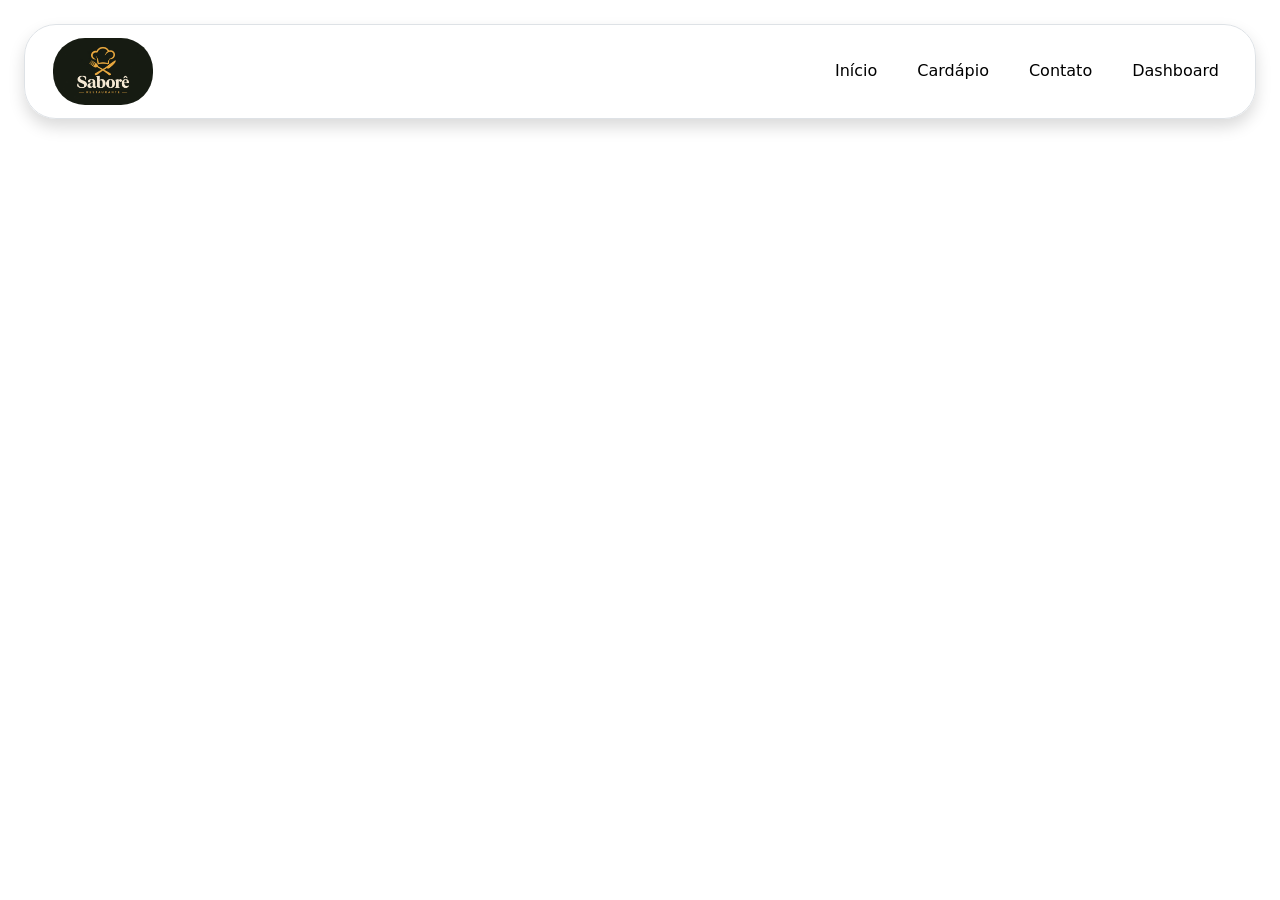
==== index.html @ 48e45320 "navbar ready" ====
<!DOCTYPE html>
<html lang="en">

<head>
    <meta charset="UTF-8">
    <meta name="viewport" content="width=device-width, initial-scale=1.0">
    <link href="https://cdn.jsdelivr.net/npm/bootstrap@5.3.8/dist/css/bootstrap.min.css" rel="stylesheet"
        integrity="sha384-sRIl4kxILFvY47J16cr9ZwB07vP4J8+LH7qKQnuqkuIAvNWLzeN8tE5YBujZqJLB" crossorigin="anonymous">
    <link rel="stylesheet" href="./css/style.css">
    <title>Document</title>
</head>

<body>
    <header>
        <nav class="navbar navbar-expand-lg fixed-top m-4 rounded-5 px-3 border shadow">
            <div class="container-fluid">

                <a class="navbar-brand me-auto" href="#">
                    <img src="./assets/Logo Saborê Restaurante.png" alt="Saborê Restaurante" width="100"
                        class="rounded-5">
                </a>

                <!-- Checkbox que controla o menu -->
                <input type="checkbox" id="menu-toggle">

                <!-- Ícone hambúrguer e X -->
                <label for="menu-toggle" class="menu-icon">
                    <svg class="icon-menu" xmlns="http://www.w3.org/2000/svg" width="40" height="40" viewBox="0 0 24 24"
                        fill="none" stroke="green" stroke-width="2" stroke-linecap="round" stroke-linejoin="round">
                        <path d="M4 5h16" />
                        <path d="M4 12h16" />
                        <path d="M4 19h16" />
                    </svg>

                    <svg class="icon-close" xmlns="http://www.w3.org/2000/svg" width="40" height="40"
                        viewBox="0 0 24 24" fill="none" stroke="green" stroke-width="2" stroke-linecap="round"
                        stroke-linejoin="round">
                        <path d="M18 6 6 18" />
                        <path d="m6 6 12 12" />
                    </svg>
                </label>

                <!-- Menu controlado pelo checkbox -->
                <div class="navbar-menu">
                    <ul class="navbar-nav ms-auto d-flex gap-4 align-items-center">
                        <li class="nav-item">
                            <a class="nav-link" href="#inicio">Início</a>
                        </li>
                        <li class="nav-item">
                            <a class="nav-link" href="#sobre">Cardápio</a>
                        </li>
                        <li class="nav-item">
                            <a class="nav-link" href="#cardapio">Contato</a>
                        </li>
                        <li class="nav-item">
                            <a class="nav-link" href="#contato">Dashboard</a>
                        </li>
                    </ul>
                </div>

            </div>
        </nav>
    </header>

    <main>
        <section>
            
        </section>
    </main>
</body>

</html>
---- css/style.css ----
.login-button {
    background-color: #009970;
    color: #FFF;
    transition: .3s;

    &:hover {
        background-color: #00bd8a;
    }
}

.navbar-toggler:focus,
.btn-close:focus {
    outline: none;
    box-shadow: none;
}


/* Esconde o checkbox visualmente */
#menu-toggle {
    position: absolute;
    opacity: 0;
    pointer-events: none;
}

/* Ícone do menu */
.menu-icon {
    display: flex;
    flex-direction: column;
    cursor: pointer;
    z-index: 1001;
}

.icon-close {
    display: none;
}

/* Menu mobile fechado */
.navbar-menu {
    display: none;
    flex-basis: 100%;
    width: 100%;
}

/* Links na vertical */
.navbar-menu .navbar-nav {
    display: flex;
    flex-direction: column;
    padding: 15px 0;
}

/* Checkbox marcado: abre o menu */
#menu-toggle:checked ~ .navbar-menu {
    display: block;
}

/* Troca o hambúrguer pelo X */
#menu-toggle:checked + .menu-icon .icon-menu {
    display: none;
}

#menu-toggle:checked + .menu-icon .icon-close {
    display: block;
}

/* Animação dos links */
.nav-link {
    position: relative;
    color: black;
}

.nav-link::before {
    content: "";
    position: absolute;
    bottom: 0;
    left: 50%;
    transform: translateX(-50%);
    width: 0;
    height: 2px;
    background-color: #009970;
    visibility: hidden;
    transition: 0.3s ease-in-out;
}

.nav-link:hover::before {
    width: 100%;
    visibility: visible;
}

/* Desktop: menu horizontal */
@media (min-width: 992px) {

    .menu-icon {
        display: none;
    }

    .navbar-menu {
        display: flex;
        flex-basis: auto;
        width: auto;
    }

    .navbar-menu .navbar-nav {
        flex-direction: row;
        align-items: center;
        gap: 10px;
        padding: 0;
    }
}
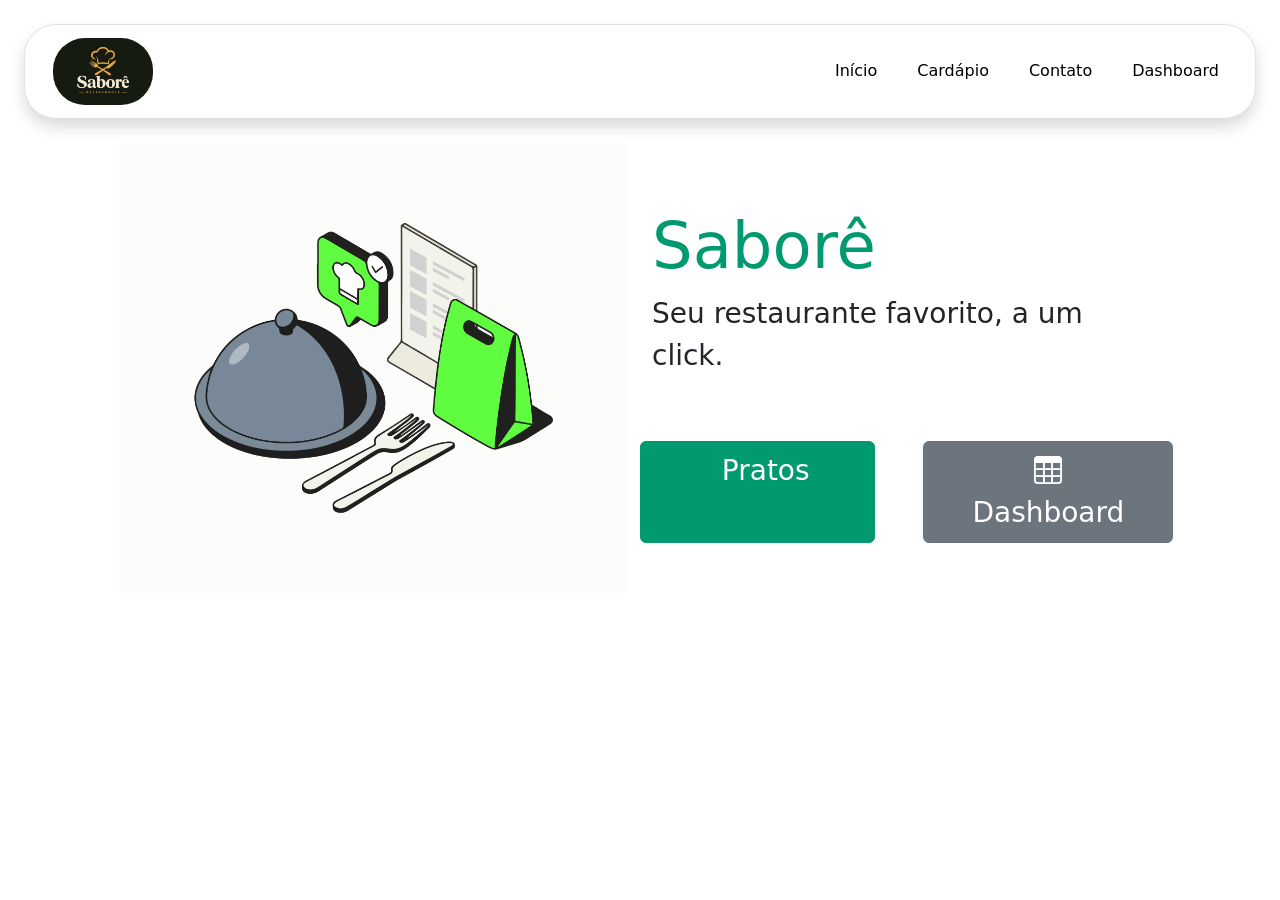
==== commit accd62c9: "hero-section ready" ====
--- a/index.html
+++ b/index.html
@@ -7,12 +7,13 @@
     <link href="https://cdn.jsdelivr.net/npm/bootstrap@5.3.8/dist/css/bootstrap.min.css" rel="stylesheet"
         integrity="sha384-sRIl4kxILFvY47J16cr9ZwB07vP4J8+LH7qKQnuqkuIAvNWLzeN8tE5YBujZqJLB" crossorigin="anonymous">
     <link rel="stylesheet" href="./css/style.css">
+    <link rel="stylesheet" href="https://cdn.jsdelivr.net/npm/bootstrap-icons@1.13.2/font/bootstrap-icons.min.css">
     <title>Document</title>
 </head>
 
 <body>
-    <header>
-        <nav class="navbar navbar-expand-lg fixed-top m-4 rounded-5 px-3 border shadow">
+    <header class=" z-3">
+        <nav class="navbar navbar-expand-lg m-4 rounded-5 px-3 border shadow">
             <div class="container-fluid">
 
                 <a class="navbar-brand me-auto" href="#">
@@ -63,7 +64,18 @@
     </header>
 
     <main>
-        <section>
+        <section class="hero row mx-auto d-flex justify-content-center align-items-center">
+            <figure class="col-5 h-100">
+                <img src="./assets/alghozy-SSUjQmUXLlg-unsplash.png" alt="" class="w-100 h-100 object-fit-cover">
+            </figure>
+            <div class="col-5">
+                <h1 class="">Saborê</h1>
+                <p class="fs-3">Seu restaurante favorito, a um click.</p>
+                <div class="row gap-5">
+                    <a href="" class="btn btn-primary px-5 py-2 fs-3 w-100 mt-5 col"><i class="bi bi-fork-knife mx-2"></i>Pratos</a>
+                    <a href="" class="btn btn-secondary px-5 py-2 fs-3 w-100 mt-5 col"><i class="bi bi-table mx-2"></i>Dashboard</a>
+                </div>
+            </div>
             
         </section>
     </main>
--- a/css/style.css
+++ b/css/style.css
@@ -1,3 +1,7 @@
+nav {
+    background-color: white;
+}
+
 .login-button {
     background-color: #009970;
     color: #FFF;
@@ -86,6 +90,47 @@
     visibility: visible;
 }
 
+
+.hero {
+    height: 450px;
+}
+
+h1 {
+    font-size: 64px;
+    color: #009970;
+}
+
+.btn-primary {
+    background-color: #009970;
+    border: none;
+    color: white;
+    border: 1px solid #009970;
+    transition: .3s;
+
+    &:hover {
+        background-color: white;
+        border: 1px solid #009970;
+        color: #009970;
+    }
+}
+
+
+
+
+
+
+
+
+
+
+
+
+
+
+
+
+
+
 /* Desktop: menu horizontal */
 @media (min-width: 992px) {
 
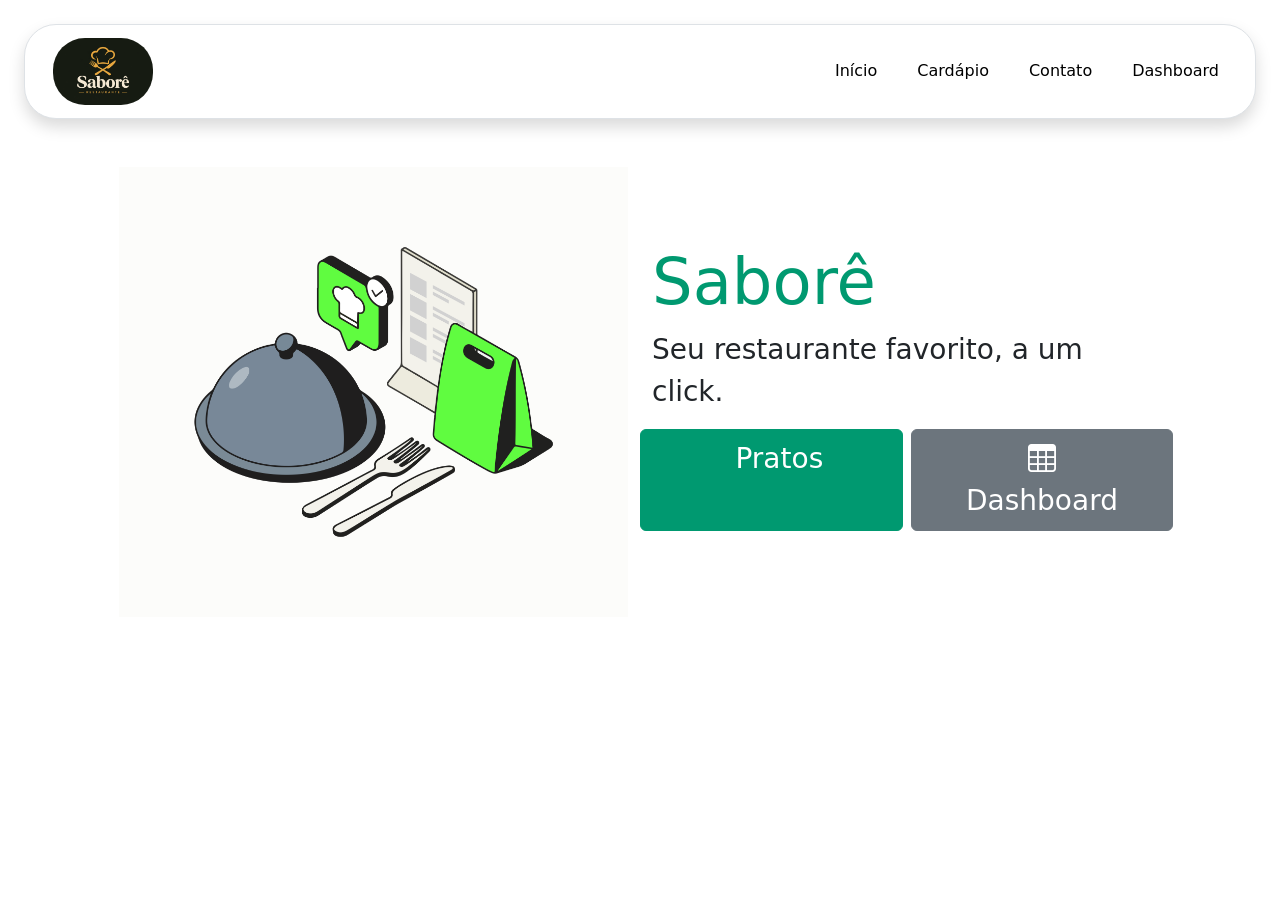
==== commit 4cea3764: "ajustes responsividade" ====
--- a/index.html
+++ b/index.html
@@ -65,15 +65,15 @@
 
     <main>
         <section class="hero row mx-auto d-flex justify-content-center align-items-center">
-            <figure class="col-5 h-100">
+            <figure class="col-lg-5 h-100 order-2 order-lg-1 mt-4">
                 <img src="./assets/alghozy-SSUjQmUXLlg-unsplash.png" alt="" class="w-100 h-100 object-fit-cover">
             </figure>
-            <div class="col-5">
+            <div class="col-lg-5  order-1 order-lg-2">
                 <h1 class="">Saborê</h1>
                 <p class="fs-3">Seu restaurante favorito, a um click.</p>
-                <div class="row gap-5">
-                    <a href="" class="btn btn-primary px-5 py-2 fs-3 w-100 mt-5 col"><i class="bi bi-fork-knife mx-2"></i>Pratos</a>
-                    <a href="" class="btn btn-secondary px-5 py-2 fs-3 w-100 mt-5 col"><i class="bi bi-table mx-2"></i>Dashboard</a>
+                <div class="row gap-2">
+                    <a href="" class="btn btn-primary px-5 py-2 fs-3 w-100 col-sm"><i class="bi bi-fork-knife mx-2"></i>Pratos</a>
+                    <a href="" class="btn btn-secondary px-5 py-2 fs-3 w-100 col"><i class="bi bi-table mx-2"></i>Dashboard</a>
                 </div>
             </div>
             
--- a/css/style.css
+++ b/css/style.css
@@ -106,6 +106,7 @@
     color: white;
     border: 1px solid #009970;
     transition: .3s;
+    width: 100%;
 
     &:hover {
         background-color: white;
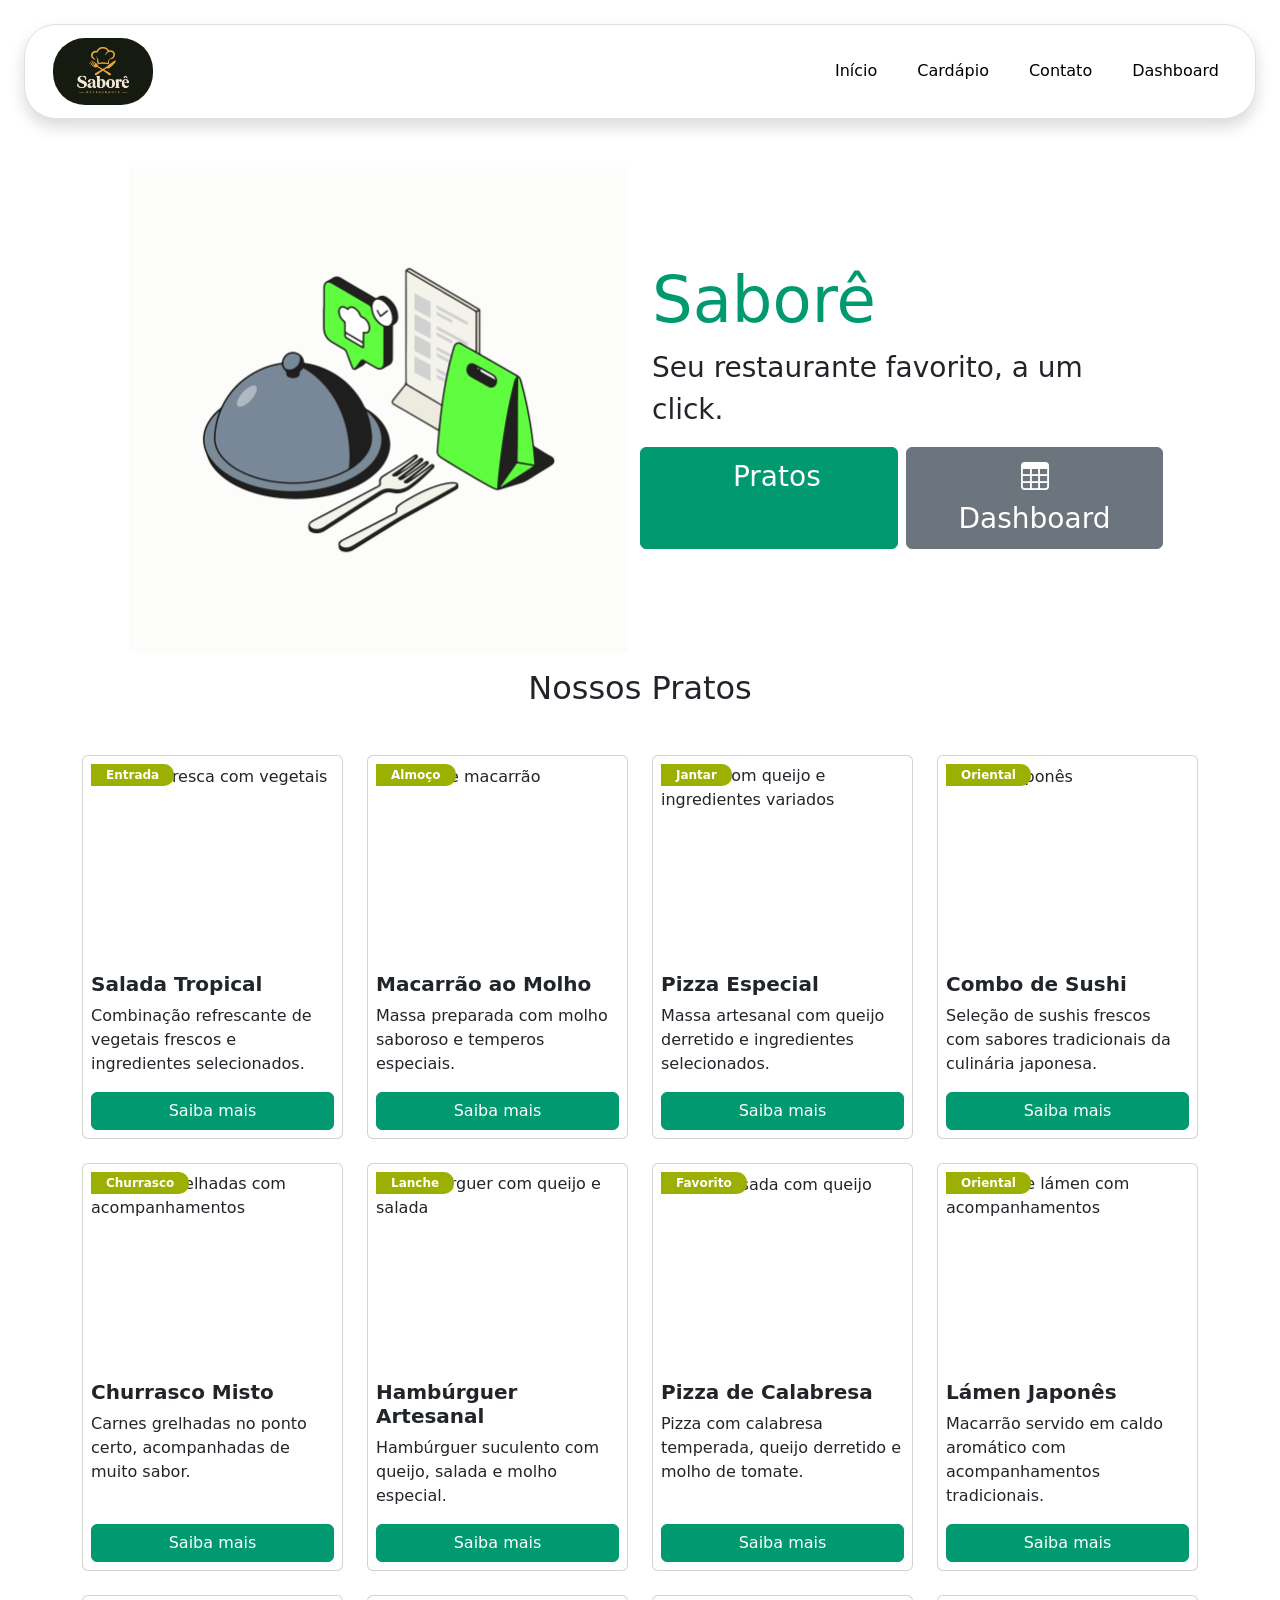
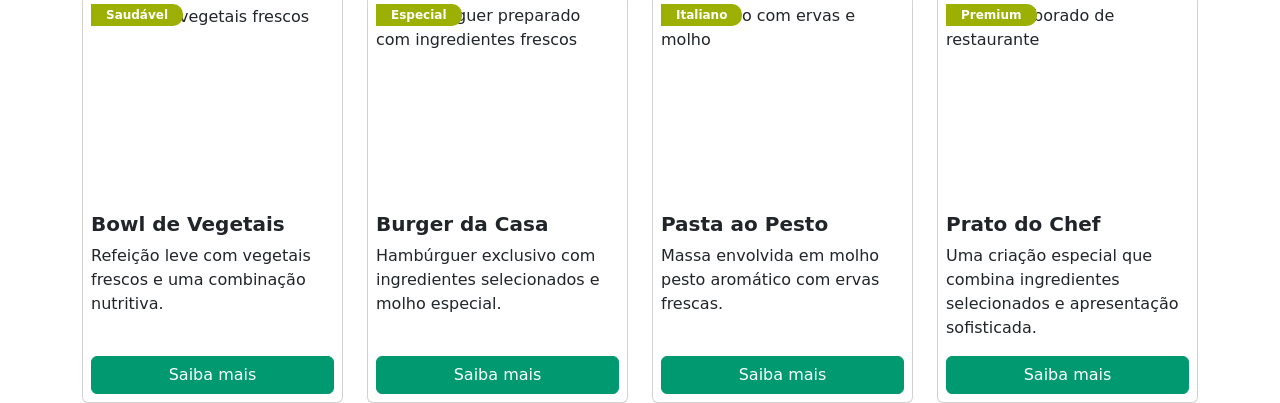
==== commit 5e12da77: "seção de cards pronta" ====
--- a/index.html
+++ b/index.html
@@ -64,7 +64,7 @@
     </header>
 
     <main>
-        <section class="hero row mx-auto d-flex justify-content-center align-items-center">
+        <section class="container-fluid hero row mx-auto d-flex justify-content-center align-items-center h-100">
             <figure class="col-lg-5 h-100 order-2 order-lg-1 mt-4">
                 <img src="./assets/alghozy-SSUjQmUXLlg-unsplash.png" alt="" class="w-100 h-100 object-fit-cover">
             </figure>
@@ -72,11 +72,191 @@
                 <h1 class="">Saborê</h1>
                 <p class="fs-3">Seu restaurante favorito, a um click.</p>
                 <div class="row gap-2">
-                    <a href="" class="btn btn-primary px-5 py-2 fs-3 w-100 col-sm"><i class="bi bi-fork-knife mx-2"></i>Pratos</a>
-                    <a href="" class="btn btn-secondary px-5 py-2 fs-3 w-100 col"><i class="bi bi-table mx-2"></i>Dashboard</a>
+                    <a href="#pratos" class="btn btn-primary px-5 py-2 fs-3 w-100 col-sm"><i
+                            class="bi bi-fork-knife mx-2"></i>Pratos</a>
+                    <a href="" class="btn btn-secondary px-5 py-2 fs-3 w-100 col"><i
+                            class="bi bi-table mx-2"></i>Dashboard</a>
                 </div>
             </div>
-            
+        </section>
+
+        <section id="pratos">
+            <div class="container">
+                <div>
+                    <h2 class="text-center mb-5">Nossos Pratos</h2>
+                </div>
+                <div class="row g-4"> <!-- Prato 1 -->
+                    <div class="col-12 col-md-6 col-lg-3">
+                        <div class="card h-100 p-2">
+                            <div class="mb-2 position-relative">
+                                <figure>
+                                    <img class="img-fluid w-100"
+                                        src="https://images.unsplash.com/photo-1547592180-85f173990554?w=600&auto=format&fit=crop"
+                                        alt="Salada fresca com vegetais">
+                                </figure>
+                                <span class="badge mb-2 position-absolute start-0 top-0">Entrada</span>
+                            </div>
+                            <h5 class="card-title fw-bold">Salada Tropical</h5>
+                            <p>Combinação refrescante de vegetais frescos e ingredientes selecionados.</p>
+                            <a href="#" class="btn btn-primary mt-auto fw-medium">Saiba mais</a>
+                        </div>
+                    </div> <!-- Prato 2 -->
+                    <div class="col-12 col-md-6 col-lg-3">
+                        <div class="card h-100 p-2">
+                            <div class="mb-2 position-relative">
+                                <figure> <img class="img-fluid w-100"
+                                        src="https://images.unsplash.com/photo-1546549032-9571cd6b27df?w=600&auto=format&fit=crop"
+                                        alt="Prato de macarrão"> </figure> <span
+                                    class="badge mb-2 position-absolute start-0 top-0">Almoço</span>
+                            </div>
+                            <h5 class="card-title fw-bold">Macarrão ao Molho</h5>
+                            <p>Massa preparada com molho saboroso e temperos especiais.</p> 
+                            <a href="#"
+                                class="btn btn-primary mt-auto fw-medium">Saiba mais</a>
+                        </div>
+                    </div> <!-- Prato 3 -->
+                    <div class="col-12 col-md-6 col-lg-3">
+                        <div class="card h-100 p-2">
+                            <div class="mb-2 position-relative">
+                                <figure> <img class="img-fluid w-100"
+                                        src="https://images.unsplash.com/photo-1565299624946-b28f40a0ae38?w=600&auto=format&fit=crop"
+                                        alt="Pizza com queijo e ingredientes variados"> </figure> <span
+                                    class="badge mb-2 position-absolute start-0 top-0">Jantar</span>
+                            </div>
+                            <h5 class="card-title fw-bold">Pizza Especial</h5> 
+                            <p>Massa artesanal com queijo derretido e ingredientes selecionados.</p>
+                            <a href="#"
+                                class="btn btn-primary mt-auto fw-medium">Saiba mais</a>
+                        </div>
+                    </div> <!-- Prato 4 -->
+                    <div class="col-12 col-md-6 col-lg-3">
+                        <div class="card h-100 p-2">
+                            <div class="mb-2 position-relative">
+                                <figure> <img class="img-fluid w-100"
+                                        src="https://images.unsplash.com/photo-1579871494447-9811cf80d66c?w=600&auto=format&fit=crop"
+                                        alt="Sushi japonês"> </figure> <span
+                                    class="badge mb-2 position-absolute start-0 top-0">Oriental</span>
+                            </div>
+                            <h5 class="card-title fw-bold">Combo de Sushi</h5> 
+                            <p>Seleção de sushis frescos com sabores tradicionais da culinária japonesa.</p>
+                            <a href="#"
+                                class="btn btn-primary mt-auto fw-medium">Saiba mais</a>
+                        </div>
+                    </div> <!-- Prato 5 -->
+                    <div class="col-12 col-md-6 col-lg-3">
+                        <div class="card h-100 p-2">
+                            <div class="mb-2 position-relative">
+                                <figure> <img class="img-fluid w-100"
+                                        src="https://images.unsplash.com/photo-1555939594-58d7cb561ad1?w=600&auto=format&fit=crop"
+                                        alt="Carnes grelhadas com acompanhamentos"> </figure> <span
+                                    class="badge mb-2 position-absolute start-0 top-0">Churrasco</span>
+                            </div>
+                            <h5 class="card-title fw-bold">Churrasco Misto</h5> 
+                            <p>Carnes grelhadas no ponto certo, acompanhadas de muito sabor.</p>
+                            <a href="#"
+                                class="btn btn-primary mt-auto fw-medium">Saiba mais</a>
+                        </div>
+                    </div> <!-- Prato 6 -->
+                    <div class="col-12 col-md-6 col-lg-3">
+                        <div class="card h-100 p-2">
+                            <div class="mb-2 position-relative">
+                                <figure> <img class="img-fluid w-100"
+                                        src="https://images.unsplash.com/photo-1568901346375-23c9450c58cd?w=600&auto=format&fit=crop"
+                                        alt="Hambúrguer com queijo e salada"> </figure> <span
+                                    class="badge mb-2 position-absolute start-0 top-0">Lanche</span>
+                            </div>
+                            <h5 class="card-title fw-bold">Hambúrguer Artesanal</h5> 
+                            <p>Hambúrguer suculento com queijo, salada e molho especial.</p>
+                            <a href="#"
+                                class="btn btn-primary mt-auto fw-medium">Saiba mais</a>
+                        </div>
+                    </div> <!-- Prato 7 -->
+                    <div class="col-12 col-md-6 col-lg-3">
+                        <div class="card h-100 p-2">
+                            <div class="mb-2 position-relative">
+                                <figure> <img class="img-fluid w-100"
+                                        src="https://images.unsplash.com/photo-1513104890138-7c749659a591?w=600&auto=format&fit=crop"
+                                        alt="Pizza assada com queijo"> </figure> <span
+                                    class="badge mb-2 position-absolute start-0 top-0">Favorito</span>
+                            </div>
+                            <h5 class="card-title fw-bold">Pizza de Calabresa</h5> 
+                            <p>Pizza com calabresa temperada, queijo derretido e molho de tomate.</p>
+                            <a href="#"
+                                class="btn btn-primary mt-auto fw-medium">Saiba mais</a>
+                        </div>
+                    </div> <!-- Prato 8 -->
+                    <div class="col-12 col-md-6 col-lg-3">
+                        <div class="card h-100 p-2">
+                            <div class="mb-2 position-relative">
+                                <figure> <img class="img-fluid w-100"
+                                        src="https://images.unsplash.com/photo-1569718212165-3a8278d5f624?w=600&auto=format&fit=crop"
+                                        alt="Tigela de lámen com acompanhamentos"> </figure> <span
+                                    class="badge mb-2 position-absolute start-0 top-0">Oriental</span>
+                            </div>
+                            <h5 class="card-title fw-bold">Lámen Japonês</h5> 
+                            <p>Macarrão servido em caldo aromático com acompanhamentos tradicionais.</p>
+                            <a href="#"
+                                class="btn btn-primary mt-auto fw-medium">Saiba mais</a>
+                        </div>
+                    </div> <!-- Prato 9 -->
+                    <div class="col-12 col-md-6 col-lg-3">
+                        <div class="card h-100 p-2">
+                            <div class="mb-2 position-relative">
+                                <figure> <img class="img-fluid w-100"
+                                        src="https://images.unsplash.com/photo-1547592180-85f173990554?w=600&auto=format&fit=crop"
+                                        alt="Prato de vegetais frescos"> </figure> <span
+                                    class="badge mb-2 position-absolute start-0 top-0">Saudável</span>
+                            </div>
+                            <h5 class="card-title fw-bold">Bowl de Vegetais</h5> 
+                            <p>Refeição leve com vegetais frescos e uma combinação nutritiva.</p>
+                            <a href="#"
+                                class="btn btn-primary mt-auto fw-medium">Saiba mais</a>
+                        </div>
+                    </div> <!-- Prato 10 -->
+                    <div class="col-12 col-md-6 col-lg-3">
+                        <div class="card h-100 p-2">
+                            <div class="mb-2 position-relative">
+                                <figure> <img class="img-fluid w-100"
+                                        src="https://images.unsplash.com/photo-1565299507177-b0ac66763828?w=600&auto=format&fit=crop"
+                                        alt="Hambúrguer preparado com ingredientes frescos"> </figure> <span
+                                    class="badge mb-2 position-absolute start-0 top-0">Especial</span>
+                            </div>
+                            <h5 class="card-title fw-bold">Burger da Casa</h5> 
+                            <p>Hambúrguer exclusivo com ingredientes selecionados e molho especial.</p>
+                            <a href="#"
+                                class="btn btn-primary mt-auto fw-medium">Saiba mais</a>
+                        </div>
+                    </div> <!-- Prato 11 -->
+                    <div class="col-12 col-md-6 col-lg-3">
+                        <div class="card h-100 p-2">
+                            <div class="mb-2 position-relative">
+                                <figure> <img class="img-fluid w-100"
+                                        src="https://images.unsplash.com/photo-1473093295043-cdd812d0e601?w=600&auto=format&fit=crop"
+                                        alt="Macarrão com ervas e molho"> </figure> <span
+                                    class="badge mb-2 position-absolute start-0 top-0">Italiano</span>
+                            </div>
+                            <h5 class="card-title fw-bold">Pasta ao Pesto</h5> 
+                            <p>Massa envolvida em molho pesto aromático com ervas frescas.</p>
+                            <a href="#"
+                                class="btn btn-primary mt-auto fw-medium">Saiba mais</a>
+                        </div>
+                    </div> <!-- Prato 12 -->
+                    <div class="col-12 col-md-6 col-lg-3">
+                        <div class="card h-100 p-2">
+                            <div class="mb-2 position-relative">
+                                <figure> <img class="img-fluid w-100"
+                                        src="https://images.unsplash.com/photo-1559847844-5315695dadae?w=600&auto=format&fit=crop"
+                                        alt="Prato elaborado de restaurante"> </figure> <span
+                                    class="badge mb-2 position-absolute start-0 top-0">Premium</span>
+                            </div>
+                            <h5 class="card-title fw-bold">Prato do Chef</h5> 
+                            <p>Uma criação especial que combina ingredientes selecionados e apresentação sofisticada.</p>
+                            <a href="#"
+                                class="btn btn-primary mt-auto fw-medium">Saiba mais</a>
+                        </div>
+                    </div>
+                </div>
+            </div>
         </section>
     </main>
 </body>
--- a/css/style.css
+++ b/css/style.css
@@ -53,16 +53,16 @@
 }
 
 /* Checkbox marcado: abre o menu */
-#menu-toggle:checked ~ .navbar-menu {
+#menu-toggle:checked~.navbar-menu {
     display: block;
 }
 
 /* Troca o hambúrguer pelo X */
-#menu-toggle:checked + .menu-icon .icon-menu {
+#menu-toggle:checked+.menu-icon .icon-menu {
     display: none;
 }
 
-#menu-toggle:checked + .menu-icon .icon-close {
+#menu-toggle:checked+.menu-icon .icon-close {
     display: block;
 }
 
@@ -117,6 +117,23 @@
 
 
 
+.card img {
+    width: 100%;
+    height: 100%;
+    object-fit: cover;
+}
+
+.card figure {
+    width: 100%;
+    height: 200px;
+    margin: 0 auto;
+}
+
+.badge {
+    background-color: #9cb004;
+    padding: 5px 15px;
+    border-radius: 0 10px 10px 0;
+}
 
 
 
@@ -151,5 +168,11 @@
         gap: 10px;
         padding: 0;
     }
+    
 }
 
+@media (max-width: 992px) {
+    .hero figure {
+        max-width: 400px;
+    }
+}
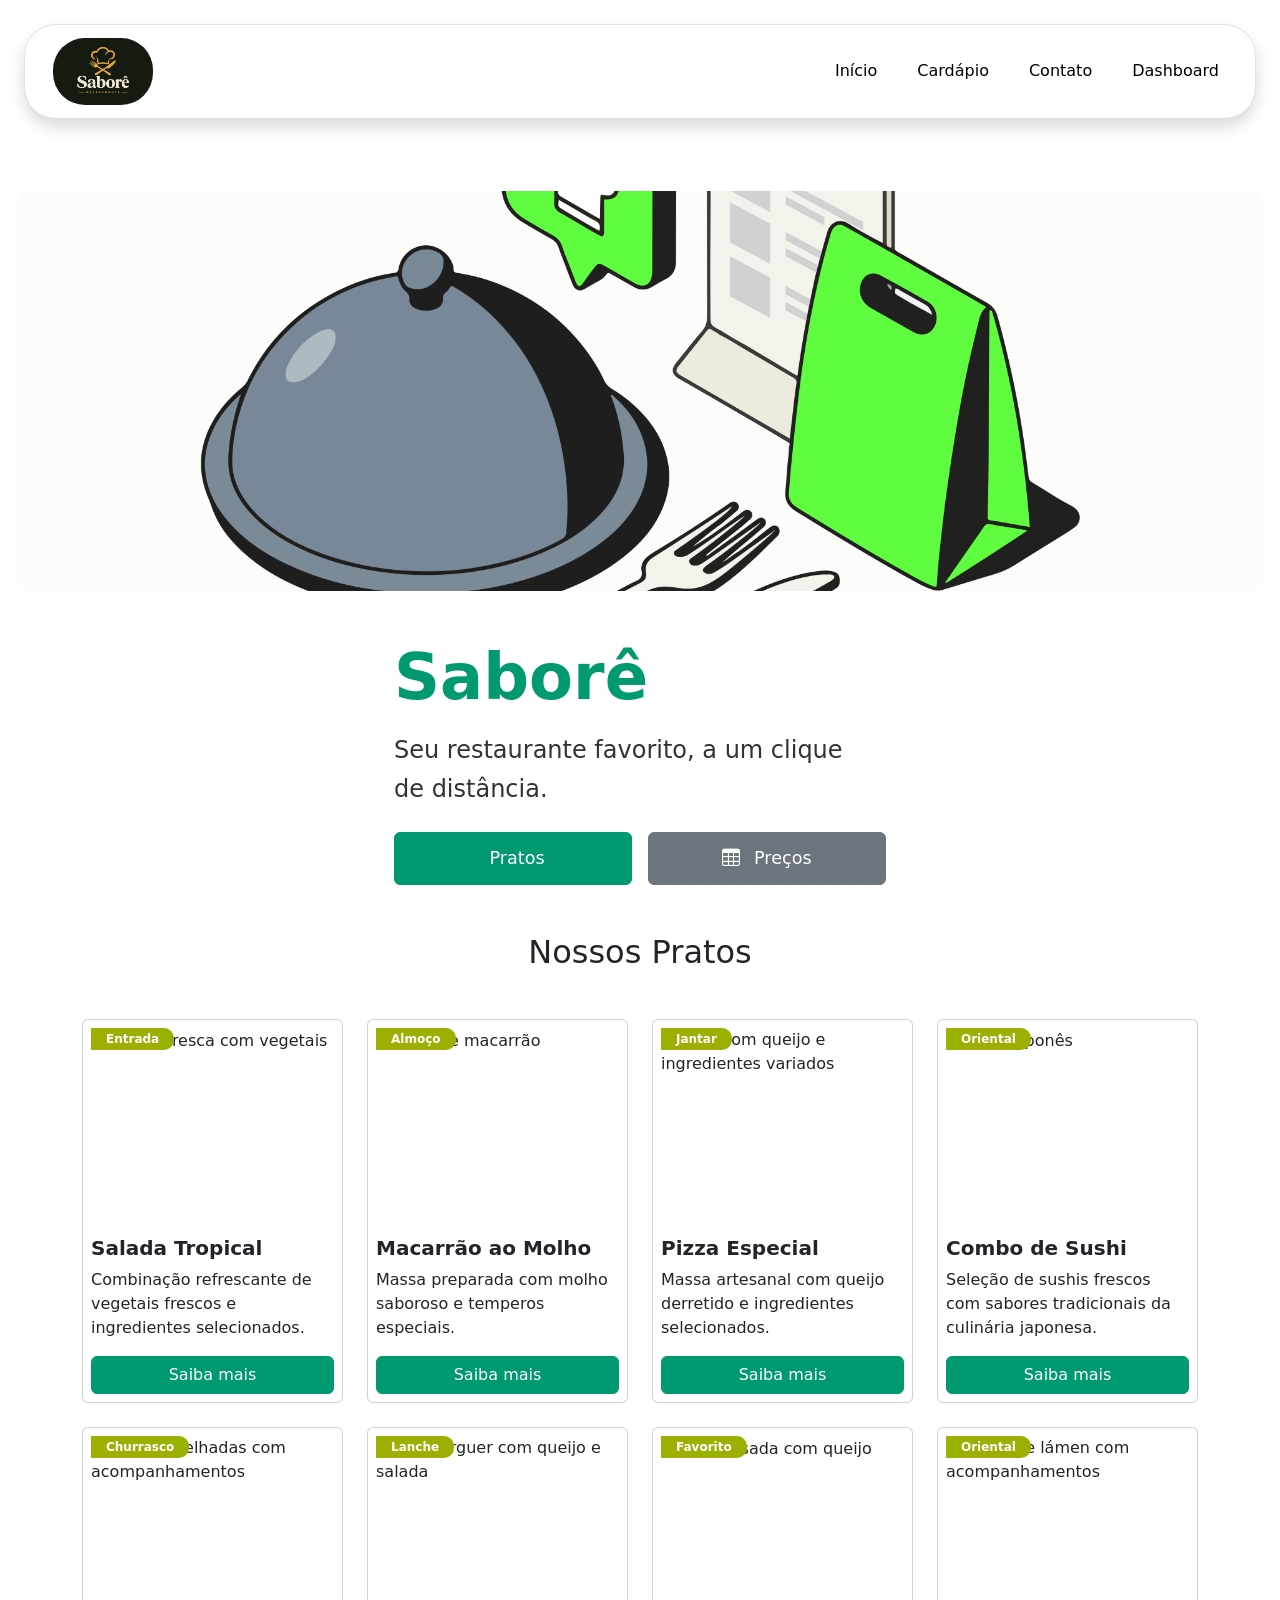
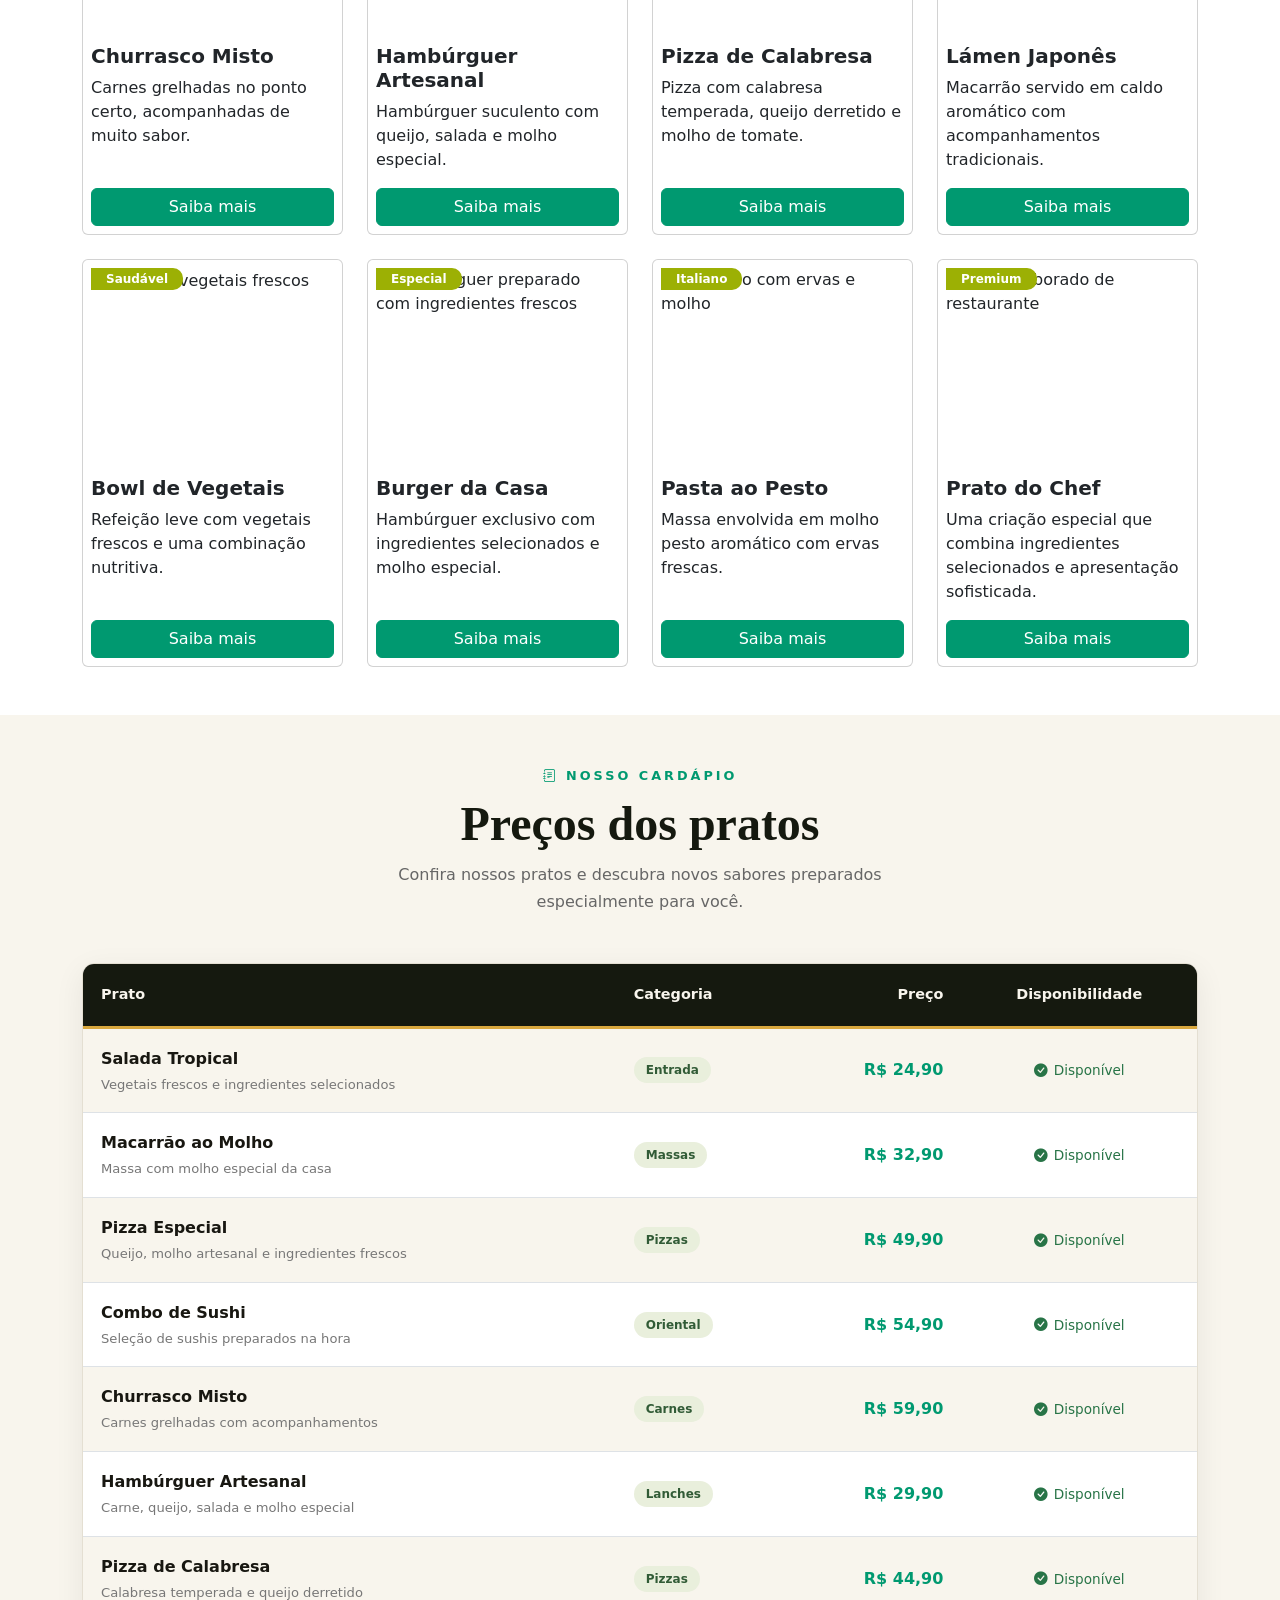
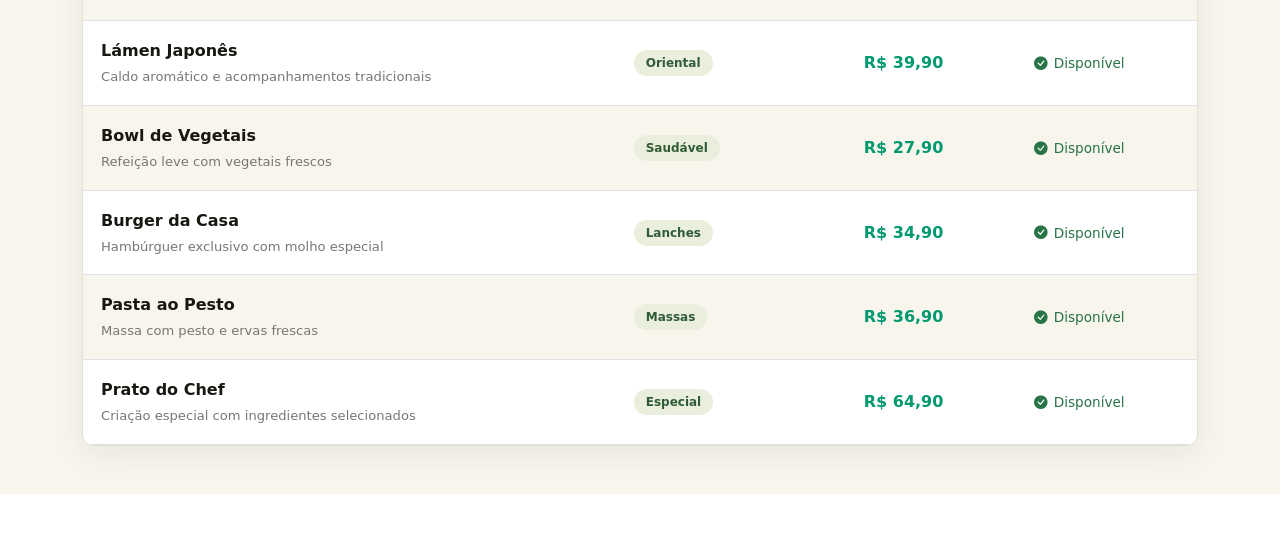
==== commit 4010d284: "ajustes no hero e na tabela" ====
--- a/index.html
+++ b/index.html
@@ -12,7 +12,7 @@
 </head>
 
 <body>
-    <header class=" z-3">
+    <header class="">
         <nav class="navbar navbar-expand-lg m-4 rounded-5 px-3 border shadow">
             <div class="container-fluid">
 
@@ -21,10 +21,10 @@
                         class="rounded-5">
                 </a>
 
-                <!-- Checkbox que controla o menu -->
+                
                 <input type="checkbox" id="menu-toggle">
 
-                <!-- Ícone hambúrguer e X -->
+             
                 <label for="menu-toggle" class="menu-icon">
                     <svg class="icon-menu" xmlns="http://www.w3.org/2000/svg" width="40" height="40" viewBox="0 0 24 24"
                         fill="none" stroke="green" stroke-width="2" stroke-linecap="round" stroke-linejoin="round">
@@ -41,7 +41,7 @@
                     </svg>
                 </label>
 
-                <!-- Menu controlado pelo checkbox -->
+              
                 <div class="navbar-menu">
                     <ul class="navbar-nav ms-auto d-flex gap-4 align-items-center">
                         <li class="nav-item">
@@ -64,18 +64,18 @@
     </header>
 
     <main>
-        <section class="container-fluid hero row mx-auto d-flex justify-content-center align-items-center h-100">
-            <figure class="col-lg-5 h-100 order-2 order-lg-1 mt-4">
-                <img src="./assets/alghozy-SSUjQmUXLlg-unsplash.png" alt="" class="w-100 h-100 object-fit-cover">
-            </figure>
-            <div class="col-lg-5  order-1 order-lg-2">
-                <h1 class="">Saborê</h1>
-                <p class="fs-3">Seu restaurante favorito, a um click.</p>
-                <div class="row gap-2">
-                    <a href="#pratos" class="btn btn-primary px-5 py-2 fs-3 w-100 col-sm"><i
-                            class="bi bi-fork-knife mx-2"></i>Pratos</a>
-                    <a href="" class="btn btn-secondary px-5 py-2 fs-3 w-100 col"><i
-                            class="bi bi-table mx-2"></i>Dashboard</a>
+        <section id="inicio" class="hero container-fluid py-5">
+            <div class="row align-items-center justify-content-center g-4 g-lg-5"> 
+                <figure class="hero-figure col-12 col-lg-5 mb-0 order-2 order-lg-1"> <img
+                        src="./assets/alghozy-SSUjQmUXLlg-unsplash.png" alt="Prato preparado pelo restaurante Saborê"
+                        class="hero-img w-100 rounded-4"> </figure> 
+                <div class="hero-content col-12 col-lg-5 order-1 order-lg-2">
+                    <h1 class="hero-titulo mb-3">Saborê</h1>
+                    <p class="hero-descricao mb-4"> Seu restaurante favorito, a um clique de distância. </p>
+                    <div class="hero-botoes d-flex flex-column flex-sm-row gap-3"> <a href="#pratos"
+                            class="btn btn-primary hero-btn"> <i class="bi bi-fork-knife me-2"></i> Pratos </a> <a
+                            href="#precos" class="btn btn-secondary hero-btn"> <i class="bi bi-table me-2"></i> Preços
+                        </a> </div>
                 </div>
             </div>
         </section>
@@ -110,9 +110,8 @@
                                     class="badge mb-2 position-absolute start-0 top-0">Almoço</span>
                             </div>
                             <h5 class="card-title fw-bold">Macarrão ao Molho</h5>
-                            <p>Massa preparada com molho saboroso e temperos especiais.</p> 
-                            <a href="#"
-                                class="btn btn-primary mt-auto fw-medium">Saiba mais</a>
+                            <p>Massa preparada com molho saboroso e temperos especiais.</p>
+                            <a href="#" class="btn btn-primary mt-auto fw-medium">Saiba mais</a>
                         </div>
                     </div> <!-- Prato 3 -->
                     <div class="col-12 col-md-6 col-lg-3">
@@ -123,10 +122,9 @@
                                         alt="Pizza com queijo e ingredientes variados"> </figure> <span
                                     class="badge mb-2 position-absolute start-0 top-0">Jantar</span>
                             </div>
-                            <h5 class="card-title fw-bold">Pizza Especial</h5> 
+                            <h5 class="card-title fw-bold">Pizza Especial</h5>
                             <p>Massa artesanal com queijo derretido e ingredientes selecionados.</p>
-                            <a href="#"
-                                class="btn btn-primary mt-auto fw-medium">Saiba mais</a>
+                            <a href="#" class="btn btn-primary mt-auto fw-medium">Saiba mais</a>
                         </div>
                     </div> <!-- Prato 4 -->
                     <div class="col-12 col-md-6 col-lg-3">
@@ -137,10 +135,9 @@
                                         alt="Sushi japonês"> </figure> <span
                                     class="badge mb-2 position-absolute start-0 top-0">Oriental</span>
                             </div>
-                            <h5 class="card-title fw-bold">Combo de Sushi</h5> 
+                            <h5 class="card-title fw-bold">Combo de Sushi</h5>
                             <p>Seleção de sushis frescos com sabores tradicionais da culinária japonesa.</p>
-                            <a href="#"
-                                class="btn btn-primary mt-auto fw-medium">Saiba mais</a>
+                            <a href="#" class="btn btn-primary mt-auto fw-medium">Saiba mais</a>
                         </div>
                     </div> <!-- Prato 5 -->
                     <div class="col-12 col-md-6 col-lg-3">
@@ -151,10 +148,9 @@
                                         alt="Carnes grelhadas com acompanhamentos"> </figure> <span
                                     class="badge mb-2 position-absolute start-0 top-0">Churrasco</span>
                             </div>
-                            <h5 class="card-title fw-bold">Churrasco Misto</h5> 
+                            <h5 class="card-title fw-bold">Churrasco Misto</h5>
                             <p>Carnes grelhadas no ponto certo, acompanhadas de muito sabor.</p>
-                            <a href="#"
-                                class="btn btn-primary mt-auto fw-medium">Saiba mais</a>
+                            <a href="#" class="btn btn-primary mt-auto fw-medium">Saiba mais</a>
                         </div>
                     </div> <!-- Prato 6 -->
                     <div class="col-12 col-md-6 col-lg-3">
@@ -165,10 +161,9 @@
                                         alt="Hambúrguer com queijo e salada"> </figure> <span
                                     class="badge mb-2 position-absolute start-0 top-0">Lanche</span>
                             </div>
-                            <h5 class="card-title fw-bold">Hambúrguer Artesanal</h5> 
+                            <h5 class="card-title fw-bold">Hambúrguer Artesanal</h5>
                             <p>Hambúrguer suculento com queijo, salada e molho especial.</p>
-                            <a href="#"
-                                class="btn btn-primary mt-auto fw-medium">Saiba mais</a>
+                            <a href="#" class="btn btn-primary mt-auto fw-medium">Saiba mais</a>
                         </div>
                     </div> <!-- Prato 7 -->
                     <div class="col-12 col-md-6 col-lg-3">
@@ -179,10 +174,9 @@
                                         alt="Pizza assada com queijo"> </figure> <span
                                     class="badge mb-2 position-absolute start-0 top-0">Favorito</span>
                             </div>
-                            <h5 class="card-title fw-bold">Pizza de Calabresa</h5> 
+                            <h5 class="card-title fw-bold">Pizza de Calabresa</h5>
                             <p>Pizza com calabresa temperada, queijo derretido e molho de tomate.</p>
-                            <a href="#"
-                                class="btn btn-primary mt-auto fw-medium">Saiba mais</a>
+                            <a href="#" class="btn btn-primary mt-auto fw-medium">Saiba mais</a>
                         </div>
                     </div> <!-- Prato 8 -->
                     <div class="col-12 col-md-6 col-lg-3">
@@ -193,10 +187,9 @@
                                         alt="Tigela de lámen com acompanhamentos"> </figure> <span
                                     class="badge mb-2 position-absolute start-0 top-0">Oriental</span>
                             </div>
-                            <h5 class="card-title fw-bold">Lámen Japonês</h5> 
+                            <h5 class="card-title fw-bold">Lámen Japonês</h5>
                             <p>Macarrão servido em caldo aromático com acompanhamentos tradicionais.</p>
-                            <a href="#"
-                                class="btn btn-primary mt-auto fw-medium">Saiba mais</a>
+                            <a href="#" class="btn btn-primary mt-auto fw-medium">Saiba mais</a>
                         </div>
                     </div> <!-- Prato 9 -->
                     <div class="col-12 col-md-6 col-lg-3">
@@ -207,10 +200,9 @@
                                         alt="Prato de vegetais frescos"> </figure> <span
                                     class="badge mb-2 position-absolute start-0 top-0">Saudável</span>
                             </div>
-                            <h5 class="card-title fw-bold">Bowl de Vegetais</h5> 
+                            <h5 class="card-title fw-bold">Bowl de Vegetais</h5>
                             <p>Refeição leve com vegetais frescos e uma combinação nutritiva.</p>
-                            <a href="#"
-                                class="btn btn-primary mt-auto fw-medium">Saiba mais</a>
+                            <a href="#" class="btn btn-primary mt-auto fw-medium">Saiba mais</a>
                         </div>
                     </div> <!-- Prato 10 -->
                     <div class="col-12 col-md-6 col-lg-3">
@@ -221,10 +213,9 @@
                                         alt="Hambúrguer preparado com ingredientes frescos"> </figure> <span
                                     class="badge mb-2 position-absolute start-0 top-0">Especial</span>
                             </div>
-                            <h5 class="card-title fw-bold">Burger da Casa</h5> 
+                            <h5 class="card-title fw-bold">Burger da Casa</h5>
                             <p>Hambúrguer exclusivo com ingredientes selecionados e molho especial.</p>
-                            <a href="#"
-                                class="btn btn-primary mt-auto fw-medium">Saiba mais</a>
+                            <a href="#" class="btn btn-primary mt-auto fw-medium">Saiba mais</a>
                         </div>
                     </div> <!-- Prato 11 -->
                     <div class="col-12 col-md-6 col-lg-3">
@@ -235,10 +226,9 @@
                                         alt="Macarrão com ervas e molho"> </figure> <span
                                     class="badge mb-2 position-absolute start-0 top-0">Italiano</span>
                             </div>
-                            <h5 class="card-title fw-bold">Pasta ao Pesto</h5> 
+                            <h5 class="card-title fw-bold">Pasta ao Pesto</h5>
                             <p>Massa envolvida em molho pesto aromático com ervas frescas.</p>
-                            <a href="#"
-                                class="btn btn-primary mt-auto fw-medium">Saiba mais</a>
+                            <a href="#" class="btn btn-primary mt-auto fw-medium">Saiba mais</a>
                         </div>
                     </div> <!-- Prato 12 -->
                     <div class="col-12 col-md-6 col-lg-3">
@@ -249,15 +239,290 @@
                                         alt="Prato elaborado de restaurante"> </figure> <span
                                     class="badge mb-2 position-absolute start-0 top-0">Premium</span>
                             </div>
-                            <h5 class="card-title fw-bold">Prato do Chef</h5> 
-                            <p>Uma criação especial que combina ingredientes selecionados e apresentação sofisticada.</p>
-                            <a href="#"
-                                class="btn btn-primary mt-auto fw-medium">Saiba mais</a>
+                            <h5 class="card-title fw-bold">Prato do Chef</h5>
+                            <p>Uma criação especial que combina ingredientes selecionados e apresentação sofisticada.
+                            </p>
+                            <a href="#" class="btn btn-primary mt-auto fw-medium">Saiba mais</a>
                         </div>
                     </div>
                 </div>
             </div>
         </section>
+
+     
+        <section id="precos" class="secao-precos py-5 my-5">
+            <div class="container">
+
+                <div class="text-center mb-5">
+                    <span class="precos-subtitulo">
+                        <i class="bi bi-journal-text"></i>
+                        NOSSO CARDÁPIO
+                    </span>
+
+                    <h2 class="precos-titulo mt-2">
+                        Preços dos pratos
+                    </h2>
+
+                    <p class="precos-descricao mx-auto">
+                        Confira nossos pratos e descubra novos sabores
+                        preparados especialmente para você.
+                    </p>
+                </div>
+
+              
+                <div class="table-responsive tabela-container">
+                    <table class="table table-striped table-hover align-middle mb-0">
+
+                        <thead>
+                            <tr>
+                                <th scope="col">Prato</th>
+                                <th scope="col" class="d-none d-md-table-cell">
+                                    Categoria
+                                </th>
+                                <th scope="col" class="text-end">
+                                    Preço
+                                </th>
+                                <th scope="col" class="text-center">
+                                    Disponibilidade
+                                </th>
+                            </tr>
+                        </thead>
+
+                        <tbody>
+                            <tr>
+                                <td>
+                                    <div class="prato-nome">Salada Tropical</div>
+                                    <small class="prato-descricao">
+                                        Vegetais frescos e ingredientes selecionados
+                                    </small>
+                                </td>
+                                <td class="d-none d-md-table-cell">
+                                    <span class="badge categoria-badge">Entrada</span>
+                                </td>
+                                <td class="text-end preco-valor">R$ 24,90</td>
+                                <td class="text-center">
+                                    <span class="status-disponivel">
+                                        <i class="bi bi-check-circle-fill"></i>
+                                        Disponível
+                                    </span>
+                                </td>
+                            </tr>
+
+                            <tr>
+                                <td>
+                                    <div class="prato-nome">Macarrão ao Molho</div>
+                                    <small class="prato-descricao">
+                                        Massa com molho especial da casa
+                                    </small>
+                                </td>
+                                <td class="d-none d-md-table-cell">
+                                    <span class="badge categoria-badge">Massas</span>
+                                </td>
+                                <td class="text-end preco-valor">R$ 32,90</td>
+                                <td class="text-center">
+                                    <span class="status-disponivel">
+                                        <i class="bi bi-check-circle-fill"></i>
+                                        Disponível
+                                    </span>
+                                </td>
+                            </tr>
+
+                            <tr>
+                                <td>
+                                    <div class="prato-nome">Pizza Especial</div>
+                                    <small class="prato-descricao">
+                                        Queijo, molho artesanal e ingredientes frescos
+                                    </small>
+                                </td>
+                                <td class="d-none d-md-table-cell">
+                                    <span class="badge categoria-badge">Pizzas</span>
+                                </td>
+                                <td class="text-end preco-valor">R$ 49,90</td>
+                                <td class="text-center">
+                                    <span class="status-disponivel">
+                                        <i class="bi bi-check-circle-fill"></i>
+                                        Disponível
+                                    </span>
+                                </td>
+                            </tr>
+
+                            <tr>
+                                <td>
+                                    <div class="prato-nome">Combo de Sushi</div>
+                                    <small class="prato-descricao">
+                                        Seleção de sushis preparados na hora
+                                    </small>
+                                </td>
+                                <td class="d-none d-md-table-cell">
+                                    <span class="badge categoria-badge">Oriental</span>
+                                </td>
+                                <td class="text-end preco-valor">R$ 54,90</td>
+                                <td class="text-center">
+                                    <span class="status-disponivel">
+                                        <i class="bi bi-check-circle-fill"></i>
+                                        Disponível
+                                    </span>
+                                </td>
+                            </tr>
+
+                            <tr>
+                                <td>
+                                    <div class="prato-nome">Churrasco Misto</div>
+                                    <small class="prato-descricao">
+                                        Carnes grelhadas com acompanhamentos
+                                    </small>
+                                </td>
+                                <td class="d-none d-md-table-cell">
+                                    <span class="badge categoria-badge">Carnes</span>
+                                </td>
+                                <td class="text-end preco-valor">R$ 59,90</td>
+                                <td class="text-center">
+                                    <span class="status-disponivel">
+                                        <i class="bi bi-check-circle-fill"></i>
+                                        Disponível
+                                    </span>
+                                </td>
+                            </tr>
+
+                            <tr>
+                                <td>
+                                    <div class="prato-nome">Hambúrguer Artesanal</div>
+                                    <small class="prato-descricao">
+                                        Carne, queijo, salada e molho especial
+                                    </small>
+                                </td>
+                                <td class="d-none d-md-table-cell">
+                                    <span class="badge categoria-badge">Lanches</span>
+                                </td>
+                                <td class="text-end preco-valor">R$ 29,90</td>
+                                <td class="text-center">
+                                    <span class="status-disponivel">
+                                        <i class="bi bi-check-circle-fill"></i>
+                                        Disponível
+                                    </span>
+                                </td>
+                            </tr>
+
+                            <tr>
+                                <td>
+                                    <div class="prato-nome">Pizza de Calabresa</div>
+                                    <small class="prato-descricao">
+                                        Calabresa temperada e queijo derretido
+                                    </small>
+                                </td>
+                                <td class="d-none d-md-table-cell">
+                                    <span class="badge categoria-badge">Pizzas</span>
+                                </td>
+                                <td class="text-end preco-valor">R$ 44,90</td>
+                                <td class="text-center">
+                                    <span class="status-disponivel">
+                                        <i class="bi bi-check-circle-fill"></i>
+                                        Disponível
+                                    </span>
+                                </td>
+                            </tr>
+
+                            <tr>
+                                <td>
+                                    <div class="prato-nome">Lámen Japonês</div>
+                                    <small class="prato-descricao">
+                                        Caldo aromático e acompanhamentos tradicionais
+                                    </small>
+                                </td>
+                                <td class="d-none d-md-table-cell">
+                                    <span class="badge categoria-badge">Oriental</span>
+                                </td>
+                                <td class="text-end preco-valor">R$ 39,90</td>
+                                <td class="text-center">
+                                    <span class="status-disponivel">
+                                        <i class="bi bi-check-circle-fill"></i>
+                                        Disponível
+                                    </span>
+                                </td>
+                            </tr>
+
+                            <tr>
+                                <td>
+                                    <div class="prato-nome">Bowl de Vegetais</div>
+                                    <small class="prato-descricao">
+                                        Refeição leve com vegetais frescos
+                                    </small>
+                                </td>
+                                <td class="d-none d-md-table-cell">
+                                    <span class="badge categoria-badge">Saudável</span>
+                                </td>
+                                <td class="text-end preco-valor">R$ 27,90</td>
+                                <td class="text-center">
+                                    <span class="status-disponivel">
+                                        <i class="bi bi-check-circle-fill"></i>
+                                        Disponível
+                                    </span>
+                                </td>
+                            </tr>
+
+                            <tr>
+                                <td>
+                                    <div class="prato-nome">Burger da Casa</div>
+                                    <small class="prato-descricao">
+                                        Hambúrguer exclusivo com molho especial
+                                    </small>
+                                </td>
+                                <td class="d-none d-md-table-cell">
+                                    <span class="badge categoria-badge">Lanches</span>
+                                </td>
+                                <td class="text-end preco-valor">R$ 34,90</td>
+                                <td class="text-center">
+                                    <span class="status-disponivel">
+                                        <i class="bi bi-check-circle-fill"></i>
+                                        Disponível
+                                    </span>
+                                </td>
+                            </tr>
+
+                            <tr>
+                                <td>
+                                    <div class="prato-nome">Pasta ao Pesto</div>
+                                    <small class="prato-descricao">
+                                        Massa com pesto e ervas frescas
+                                    </small>
+                                </td>
+                                <td class="d-none d-md-table-cell">
+                                    <span class="badge categoria-badge">Massas</span>
+                                </td>
+                                <td class="text-end preco-valor">R$ 36,90</td>
+                                <td class="text-center">
+                                    <span class="status-disponivel">
+                                        <i class="bi bi-check-circle-fill"></i>
+                                        Disponível
+                                    </span>
+                                </td>
+                            </tr>
+
+                            <tr>
+                                <td>
+                                    <div class="prato-nome">Prato do Chef</div>
+                                    <small class="prato-descricao">
+                                        Criação especial com ingredientes selecionados
+                                    </small>
+                                </td>
+                                <td class="d-none d-md-table-cell">
+                                    <span class="badge categoria-badge">Especial</span>
+                                </td>
+                                <td class="text-end preco-valor">R$ 64,90</td>
+                                <td class="text-center">
+                                    <span class="status-disponivel">
+                                        <i class="bi bi-check-circle-fill"></i>
+                                        Disponível
+                                    </span>
+                                </td>
+                            </tr>
+                        </tbody>
+                    </table>
+                </div>
+
+            </div>
+        </section>
+
     </main>
 </body>
 
--- a/css/style.css
+++ b/css/style.css
@@ -90,10 +90,69 @@
     visibility: visible;
 }
 
-
+/* HERO */
 .hero {
-    height: 450px;
-}
+    height: auto;
+    min-height: 450px;
+    padding: 3rem 1rem;
+    overflow: hidden;
+}
+
+.hero-figure {
+    width: 100%;
+}
+
+.hero-img {
+    display: block;
+    width: 100%;
+    height: 400px;
+    object-fit: cover;
+    object-position: center;
+}
+
+
+.hero-titulo {
+    color: #009970;
+    font-size: clamp(2.8rem, 5vw, 4rem);
+    font-weight: 700;
+}
+
+.hero-descricao {
+    font-size: clamp(1.15rem, 2vw, 1.5rem);
+    line-height: 1.6;
+    color: #333;
+    max-width: 480px;
+}
+
+.hero-btn {
+    width: auto;
+    flex: 1 1 0;
+    min-width: 0;
+    padding: 12px 18px;
+    font-size: 1.1rem;
+    text-align: center;
+    white-space: nowrap;
+}
+
+/* Ajustes para tablets e celulares */
+@media (max-width: 991.98px) {
+    .hero {
+        min-height: auto;
+    }
+
+    .hero-content {
+        text-align: center;
+    }
+
+    .hero-descricao {
+        margin-inline: auto;
+    }
+
+    .hero-img {
+        height: 320px;
+    }
+}
+
 
 h1 {
     font-size: 64px;
@@ -129,6 +188,9 @@
     margin: 0 auto;
 }
 
+
+
+
 .badge {
     background-color: #9cb004;
     padding: 5px 15px;
@@ -141,15 +203,112 @@
 
 
 
-
-
-
-
-
-
-
-
-/* Desktop: menu horizontal */
+.secao-precos {
+    background-color: #f8f5ed;
+}
+
+.precos-subtitulo {
+    color: #009970;
+    font-size: 0.8rem;
+    font-weight: 700;
+    letter-spacing: 3px;
+}
+
+.precos-titulo {
+    color: #15190f;
+    font-family: Georgia, serif;
+    font-size: clamp(2rem, 4vw, 3rem);
+    font-weight: bold;
+}
+
+.precos-descricao {
+    max-width: 550px;
+    color: #666;
+    line-height: 1.7;
+}
+
+/* Contêiner da tabela */
+
+.tabela-container {
+    border-radius: 12px;
+    border: 1px solid #e4dfd2;
+    background-color: #fff;
+    box-shadow: 0 8px 30px rgba(21, 25, 15, 0.07);
+}
+
+/* Cabeçalho */
+
+.tabela-container thead th {
+    background-color: #15190f;
+    color: #f8f5ed;
+    padding: 20px 18px;
+    font-size: 0.9rem;
+    font-weight: 600;
+    white-space: nowrap;
+    border-bottom: 3px solid #d9a83e;
+}
+
+.tabela-container tbody td {
+    padding: 18px;
+    color: #181711;
+}
+
+.tabela-container .table-striped>tbody>tr:nth-of-type(odd)>* {
+    --bs-table-bg-type: #f8f5ed;
+}
+
+.tabela-container .table-hover>tbody>tr:hover>* {
+    --bs-table-bg-state: #eee8d9;
+}
+
+.prato-nome {
+    font-weight: 700;
+    margin-bottom: 4px;
+}
+
+.prato-descricao {
+    display: block;
+    color: #777;
+    font-size: 0.82rem;
+    line-height: 1.5;
+}
+
+.categoria-badge {
+    background-color: #e9efdc;
+    color: #315b36;
+    padding: 7px 12px;
+    border-radius: 20px;
+    font-weight: 600;
+}
+
+.preco-valor {
+    color: #009970 !important;
+    font-size: 1rem;
+    font-weight: 700;
+    white-space: nowrap;
+}
+
+.status-disponivel {
+    display: inline-flex;
+    align-items: center;
+    gap: 6px;
+    color: #287447;
+    font-size: 0.85rem;
+    white-space: nowrap;
+}
+
+
+
+
+
+
+
+
+
+
+
+
+
 @media (min-width: 992px) {
 
     .menu-icon {
@@ -168,7 +327,7 @@
         gap: 10px;
         padding: 0;
     }
-    
+
 }
 
 @media (max-width: 992px) {
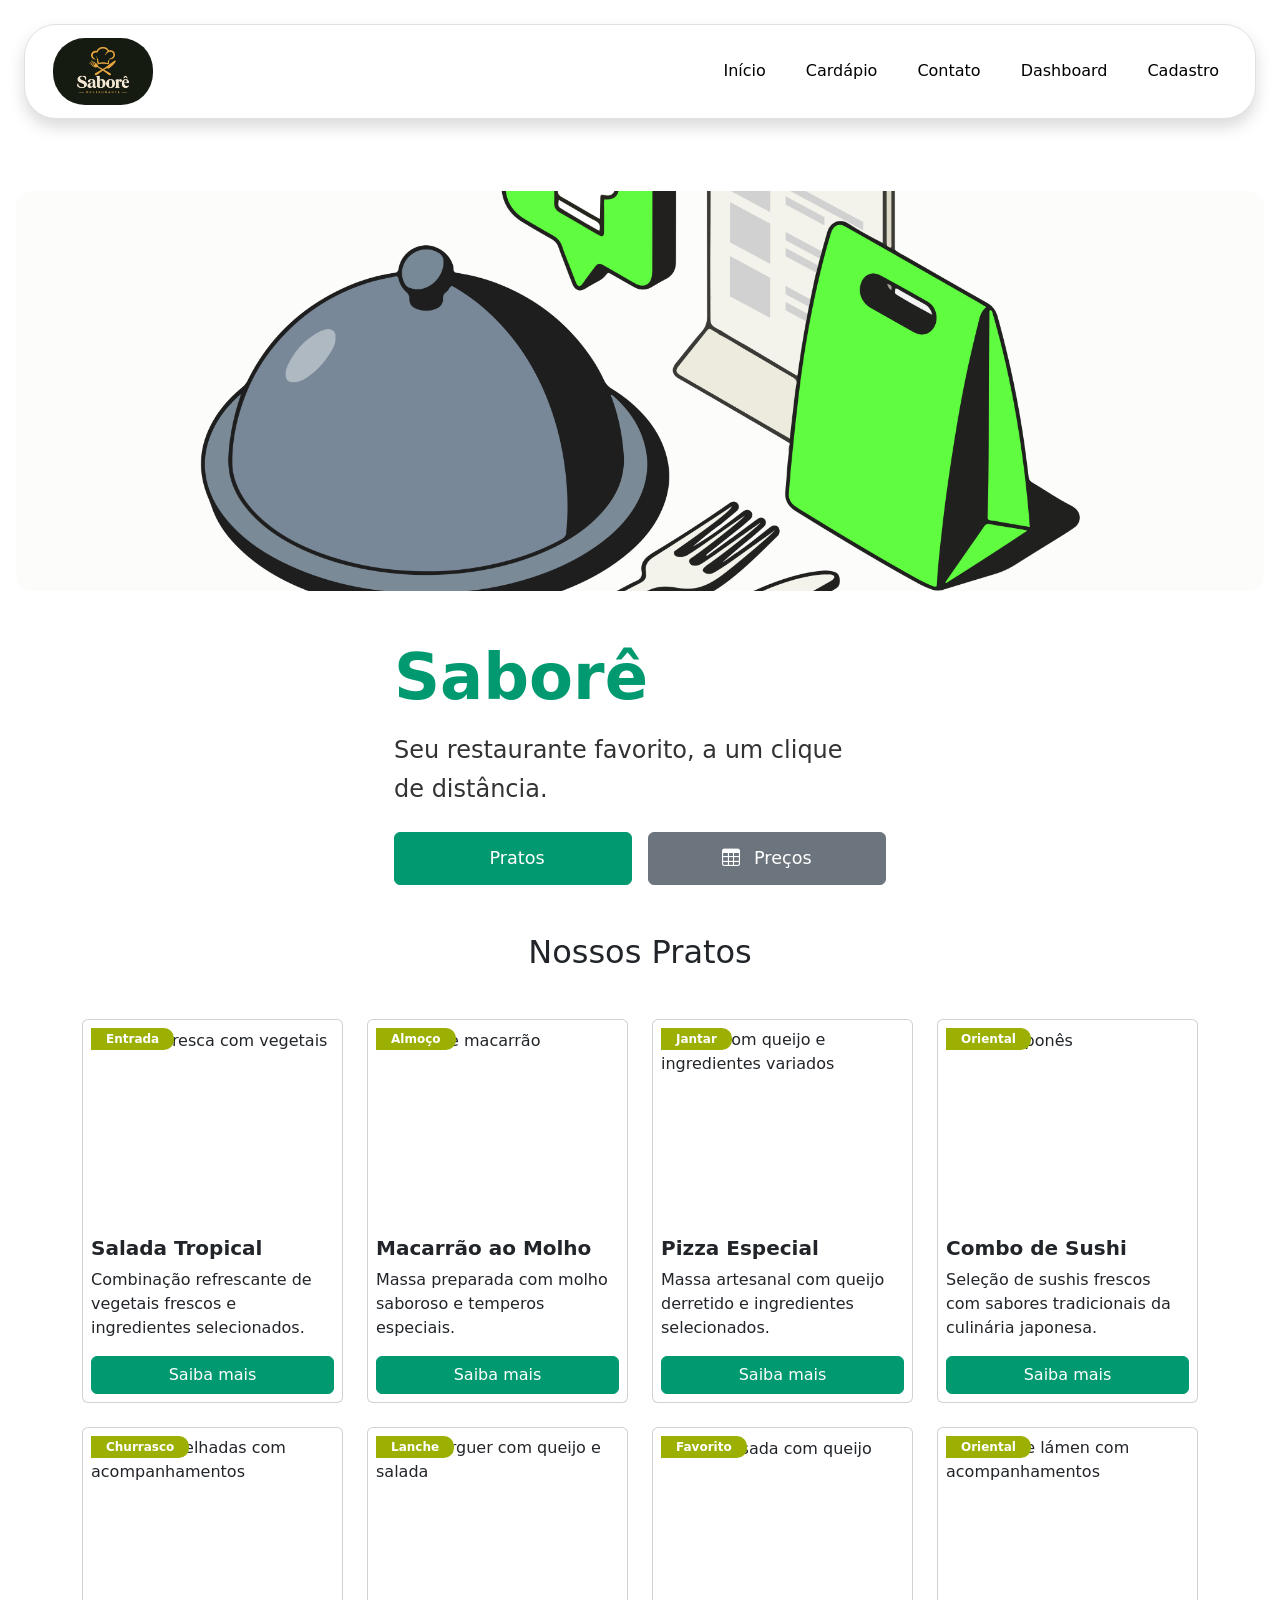
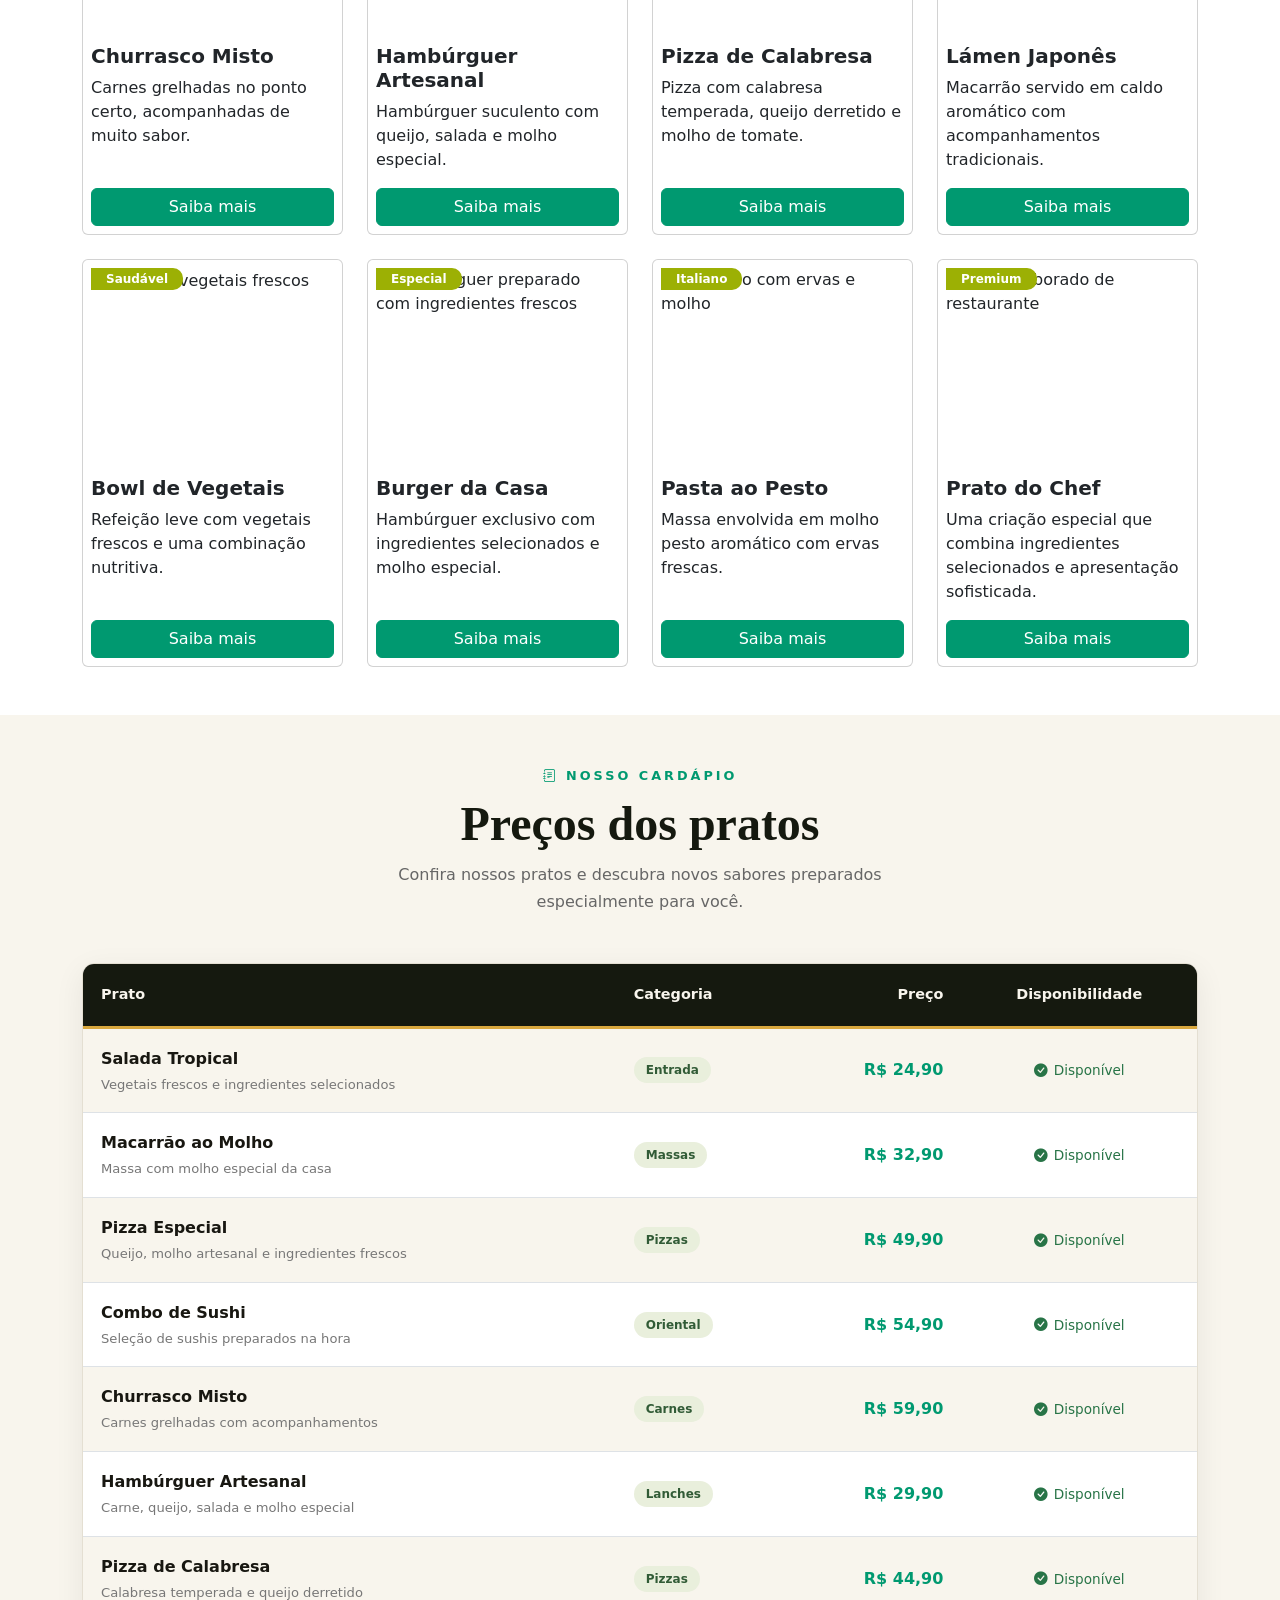
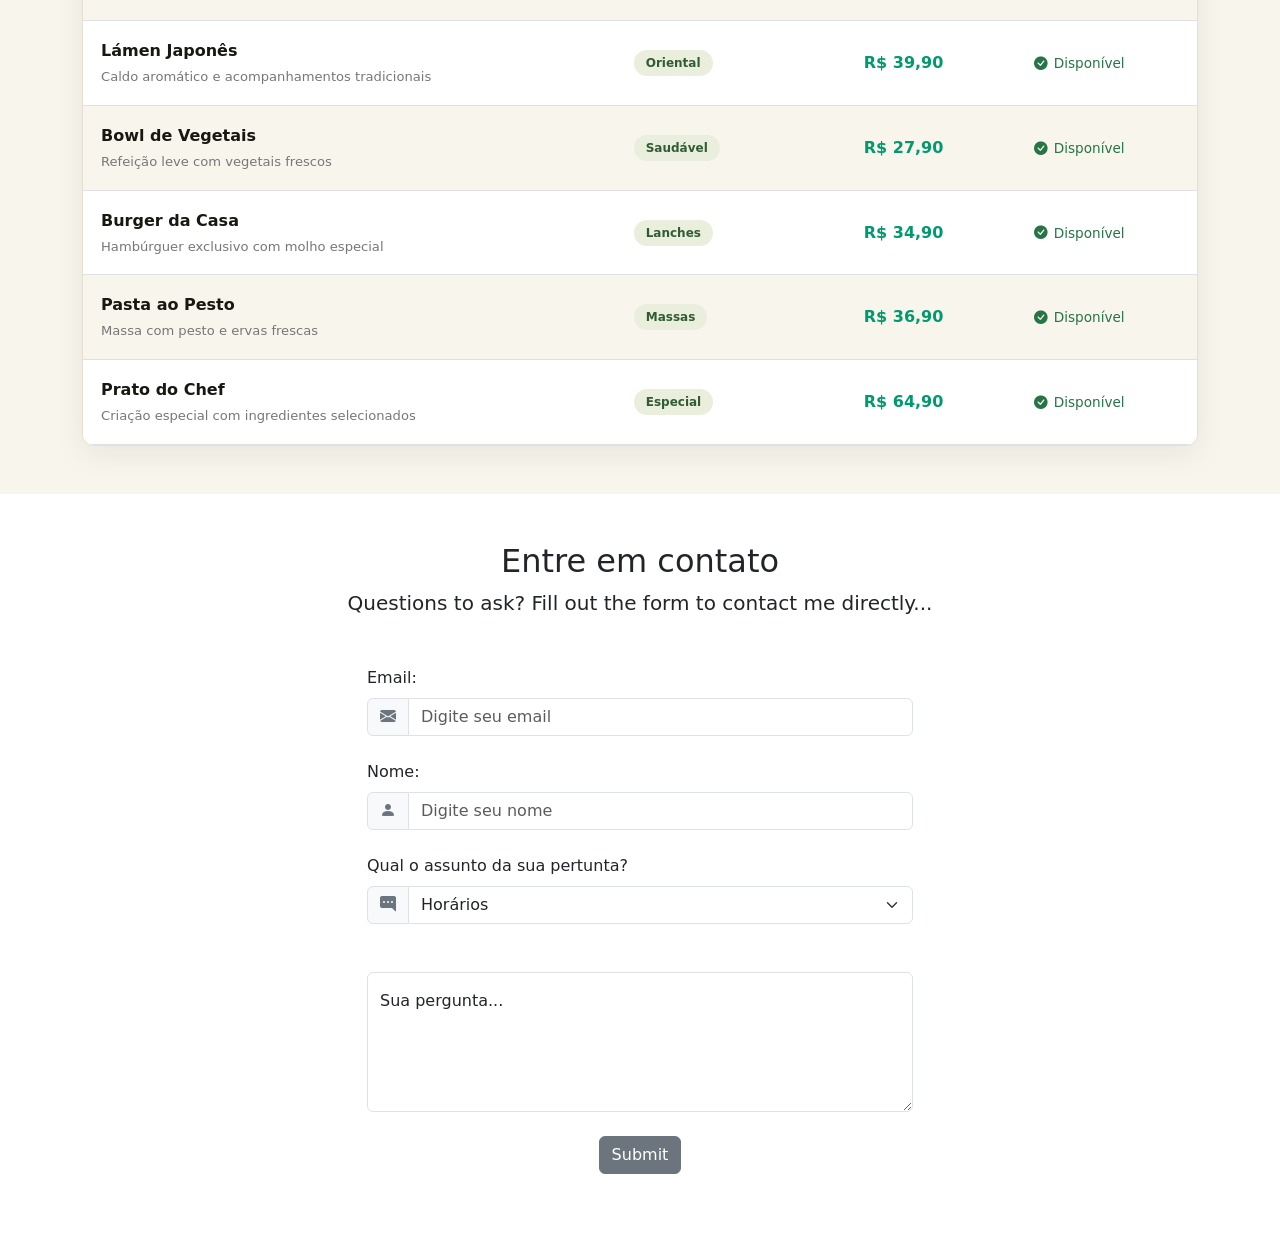
==== commit f649193b: "formulário de contato e cadastro prontos" ====
--- a/index.html
+++ b/index.html
@@ -21,10 +21,10 @@
                         class="rounded-5">
                 </a>
 
-                
+
                 <input type="checkbox" id="menu-toggle">
 
-             
+
                 <label for="menu-toggle" class="menu-icon">
                     <svg class="icon-menu" xmlns="http://www.w3.org/2000/svg" width="40" height="40" viewBox="0 0 24 24"
                         fill="none" stroke="green" stroke-width="2" stroke-linecap="round" stroke-linejoin="round">
@@ -41,20 +41,23 @@
                     </svg>
                 </label>
 
-              
+
                 <div class="navbar-menu">
                     <ul class="navbar-nav ms-auto d-flex gap-4 align-items-center">
                         <li class="nav-item">
                             <a class="nav-link" href="#inicio">Início</a>
                         </li>
                         <li class="nav-item">
-                            <a class="nav-link" href="#sobre">Cardápio</a>
+                            <a class="nav-link" href="#pratos">Cardápio</a>
                         </li>
                         <li class="nav-item">
-                            <a class="nav-link" href="#cardapio">Contato</a>
+                            <a class="nav-link" href="#contact">Contato</a>
                         </li>
                         <li class="nav-item">
-                            <a class="nav-link" href="#contato">Dashboard</a>
+                            <a class="nav-link" href="">Dashboard</a>
+                        </li>
+                        <li class="nav-item">
+                            <a class="nav-link" href="./pages/cadastro.html">Cadastro</a>
                         </li>
                     </ul>
                 </div>
@@ -65,10 +68,10 @@
 
     <main>
         <section id="inicio" class="hero container-fluid py-5">
-            <div class="row align-items-center justify-content-center g-4 g-lg-5"> 
+            <div class="row align-items-center justify-content-center g-4 g-lg-5">
                 <figure class="hero-figure col-12 col-lg-5 mb-0 order-2 order-lg-1"> <img
                         src="./assets/alghozy-SSUjQmUXLlg-unsplash.png" alt="Prato preparado pelo restaurante Saborê"
-                        class="hero-img w-100 rounded-4"> </figure> 
+                        class="hero-img w-100 rounded-4"> </figure>
                 <div class="hero-content col-12 col-lg-5 order-1 order-lg-2">
                     <h1 class="hero-titulo mb-3">Saborê</h1>
                     <p class="hero-descricao mb-4"> Seu restaurante favorito, a um clique de distância. </p>
@@ -249,7 +252,7 @@
             </div>
         </section>
 
-     
+
         <section id="precos" class="secao-precos py-5 my-5">
             <div class="container">
 
@@ -269,10 +272,8 @@
                     </p>
                 </div>
 
-              
                 <div class="table-responsive tabela-container">
                     <table class="table table-striped table-hover align-middle mb-0">
-
                         <thead>
                             <tr>
                                 <th scope="col">Prato</th>
@@ -287,7 +288,6 @@
                                 </th>
                             </tr>
                         </thead>
-
                         <tbody>
                             <tr>
                                 <td>
@@ -523,6 +523,57 @@
             </div>
         </section>
 
+        <section id="contact">
+            <div class="container-md">
+
+                <div class="text-center">
+                    <h2>Entre em contato</h2>
+                    <p class="lead">Questions to ask? Fill out the form to contact me directly...</p>
+                </div>
+                <div class="row justify-content-center my-5">
+                    <div class="col-lg-6">
+
+                        <form>
+                            <label for="email" class="form-label">Email:</label>
+                            <div class="input-group mb-4">
+                                <span class="input-group-text">
+                                    <i class="bi bi-envelope-fill text-secondary"></i>
+                                </span>
+                                <input type="text" id="email" class="form-control" placeholder="Digite seu email" />
+                            </div>
+                            <label for="name" class="form-label">Nome:</label>
+                            <div class="mb-4 input-group">
+                                <span class="input-group-text">
+                                    <i class="bi bi-person-fill text-secondary"></i>
+                                </span>
+                                <input type="text" id="name" class="form-control" placeholder="Digite seu nome" />
+                            </div>
+                            <label for="subject" class="form-label">Qual o assunto da sua pertunta?</label>
+                            <div class="mb-4 input-group">
+                                <span class="input-group-text">
+                                    <i class="bi bi-chat-right-dots-fill text-secondary"></i>
+                                </span>
+                                <select class="form-select" id="subject">
+                                    <option value="pricing" selected>Horários</option>
+                                    <option value="content">Cardápio</option>
+                                    <option value="other">Disponibilidade</option>
+                                    <option value="other">Outro</option>
+                                </select>
+                            </div>
+                            <div class="mb-4 mt-5 form-floating">
+                                <textarea class="form-control" id="query" style="height: 140px"
+                                    placeholder="pergunta"></textarea>
+                                <label for="query">Sua pergunta...</label>
+                            </div>
+                            <div class="mb-4 text-center">
+                                <button type="submit" class="btn btn-secondary">Submit</button>
+                            </div>
+                        </form>
+                    </div>
+                </div>
+            </div>
+        </section>
+
     </main>
 </body>
 
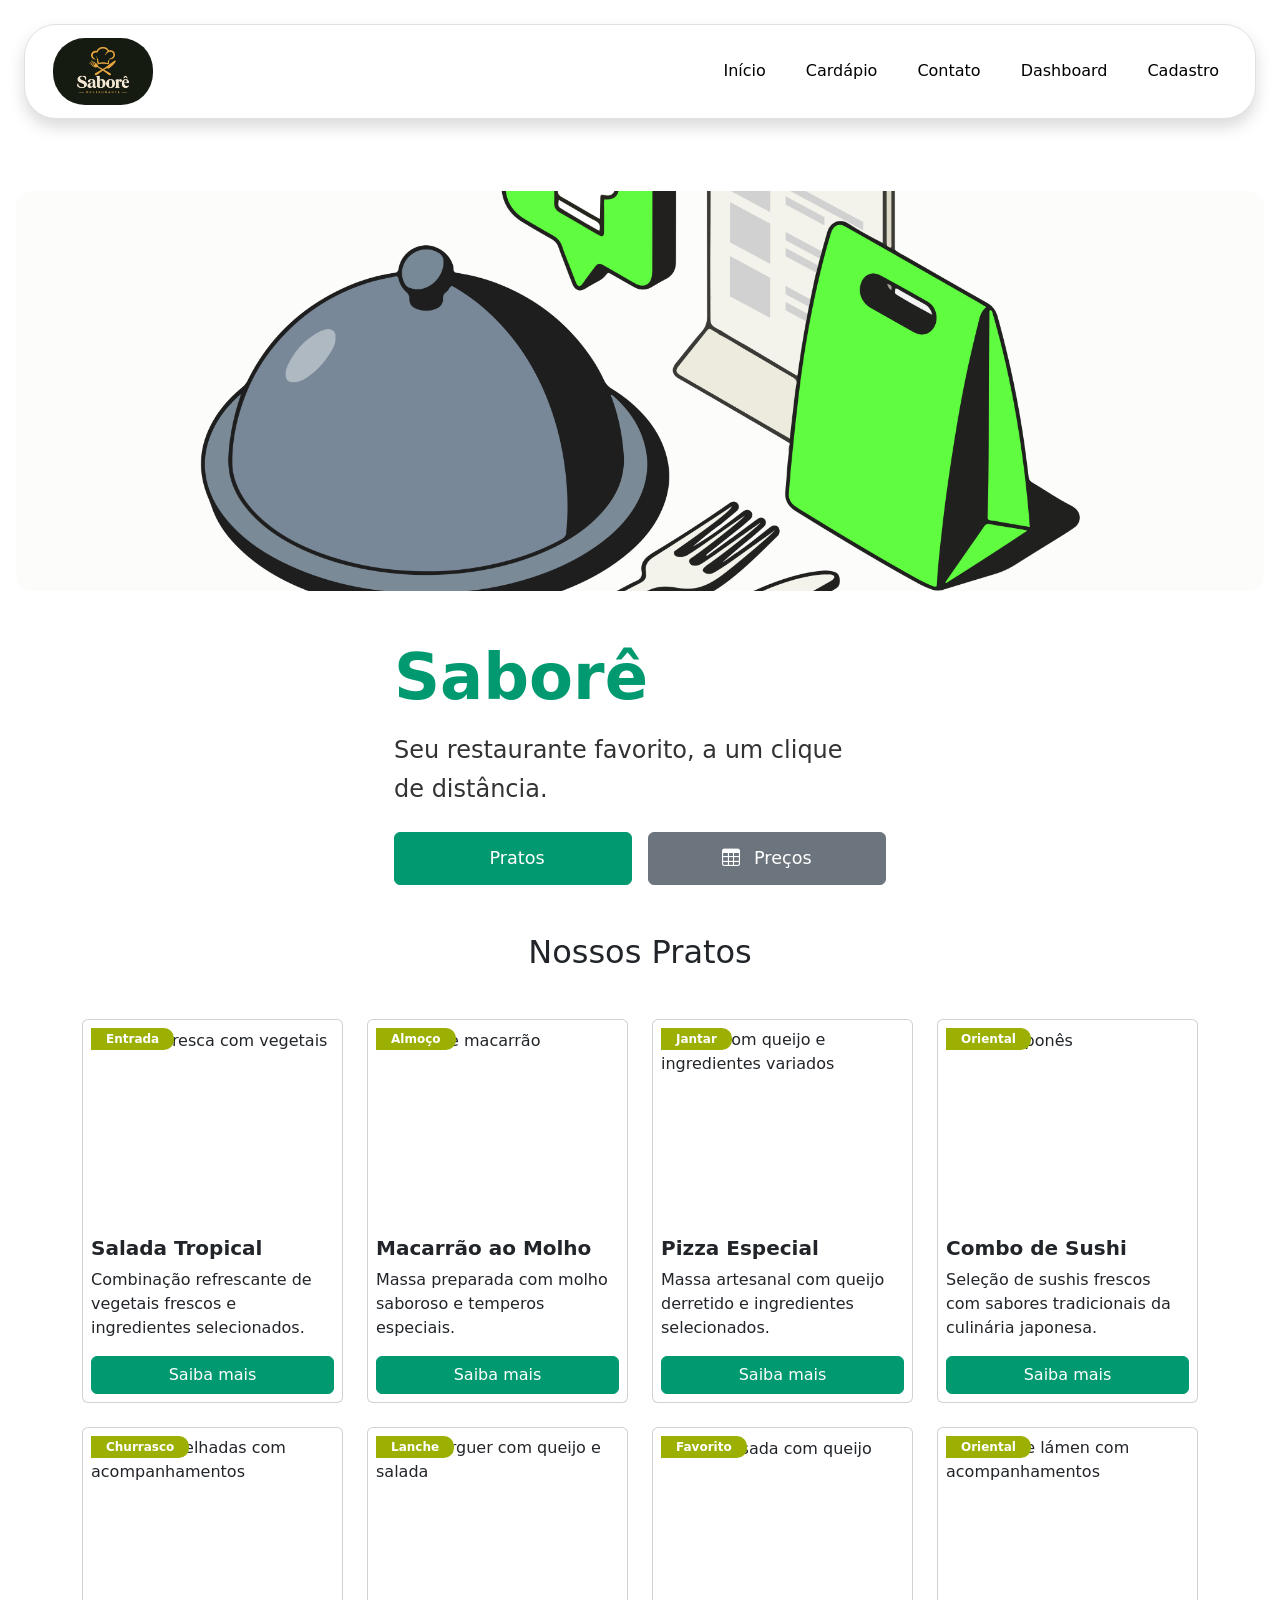
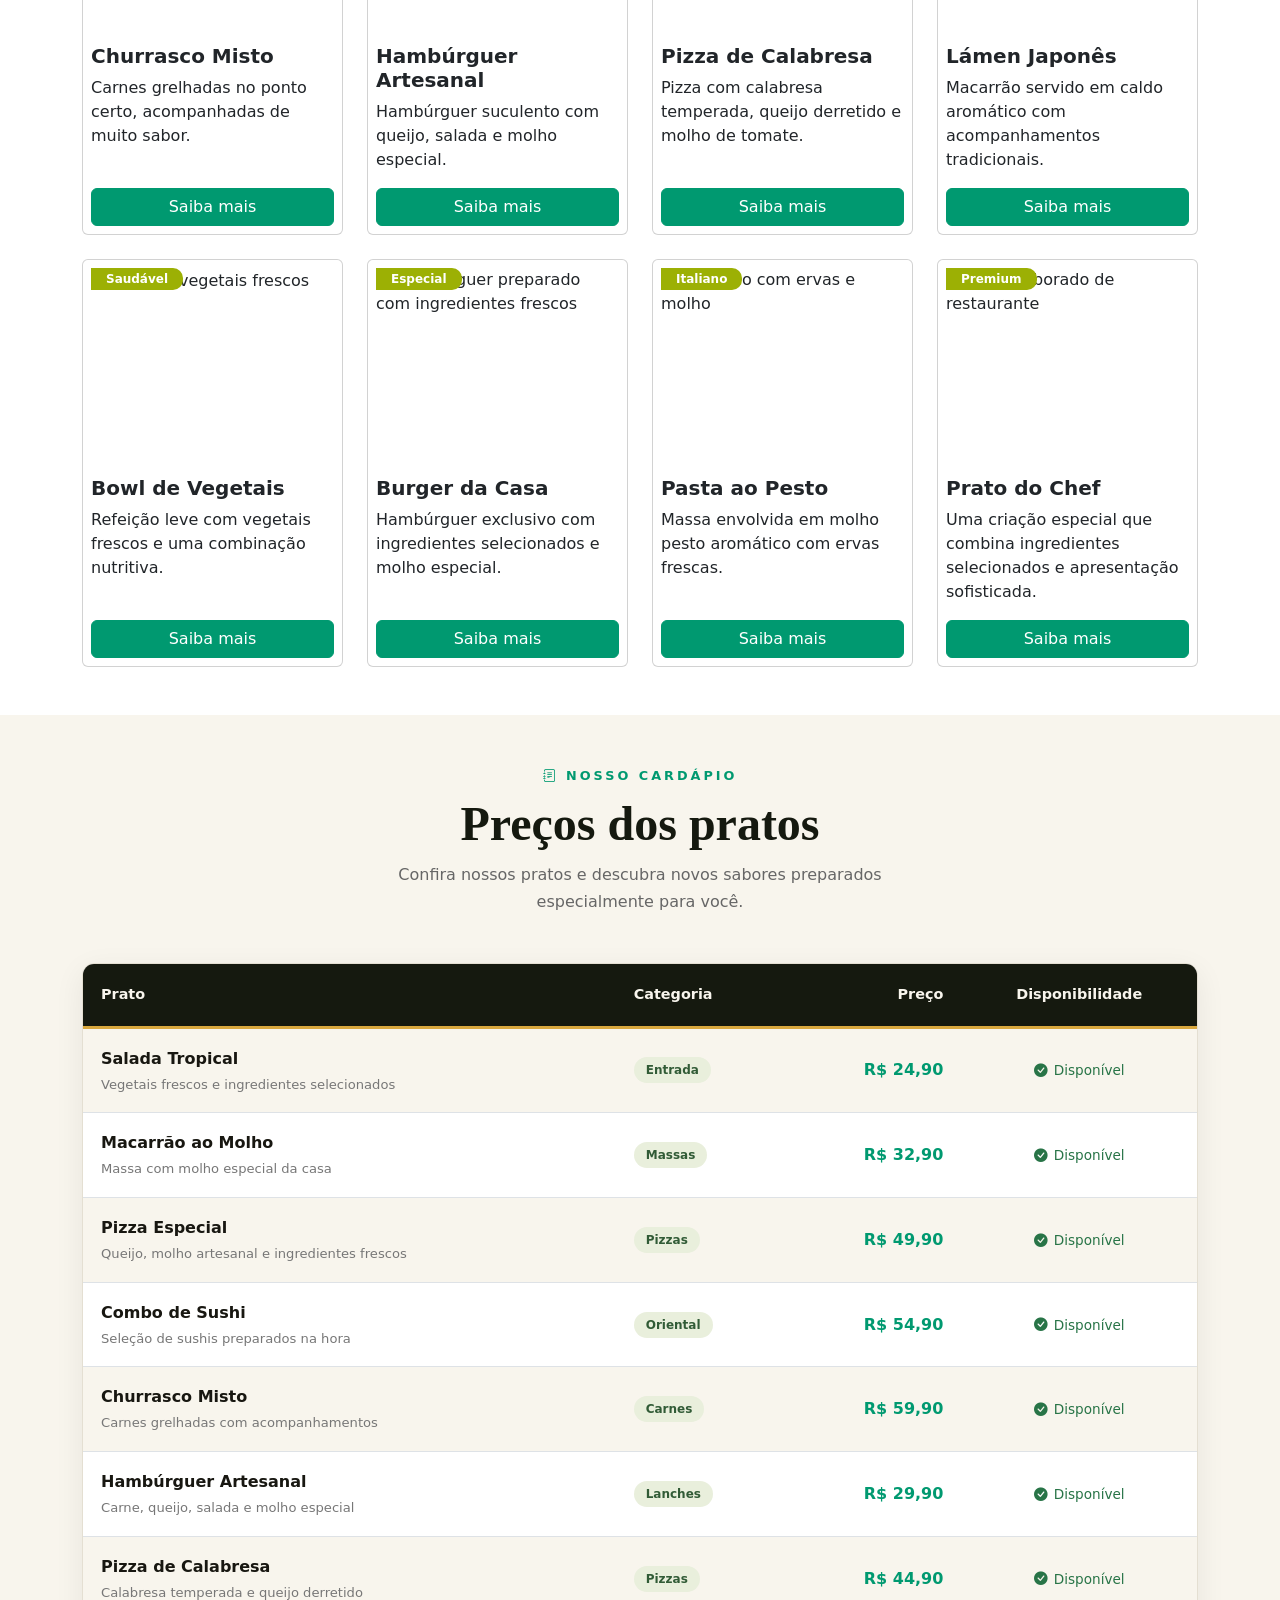
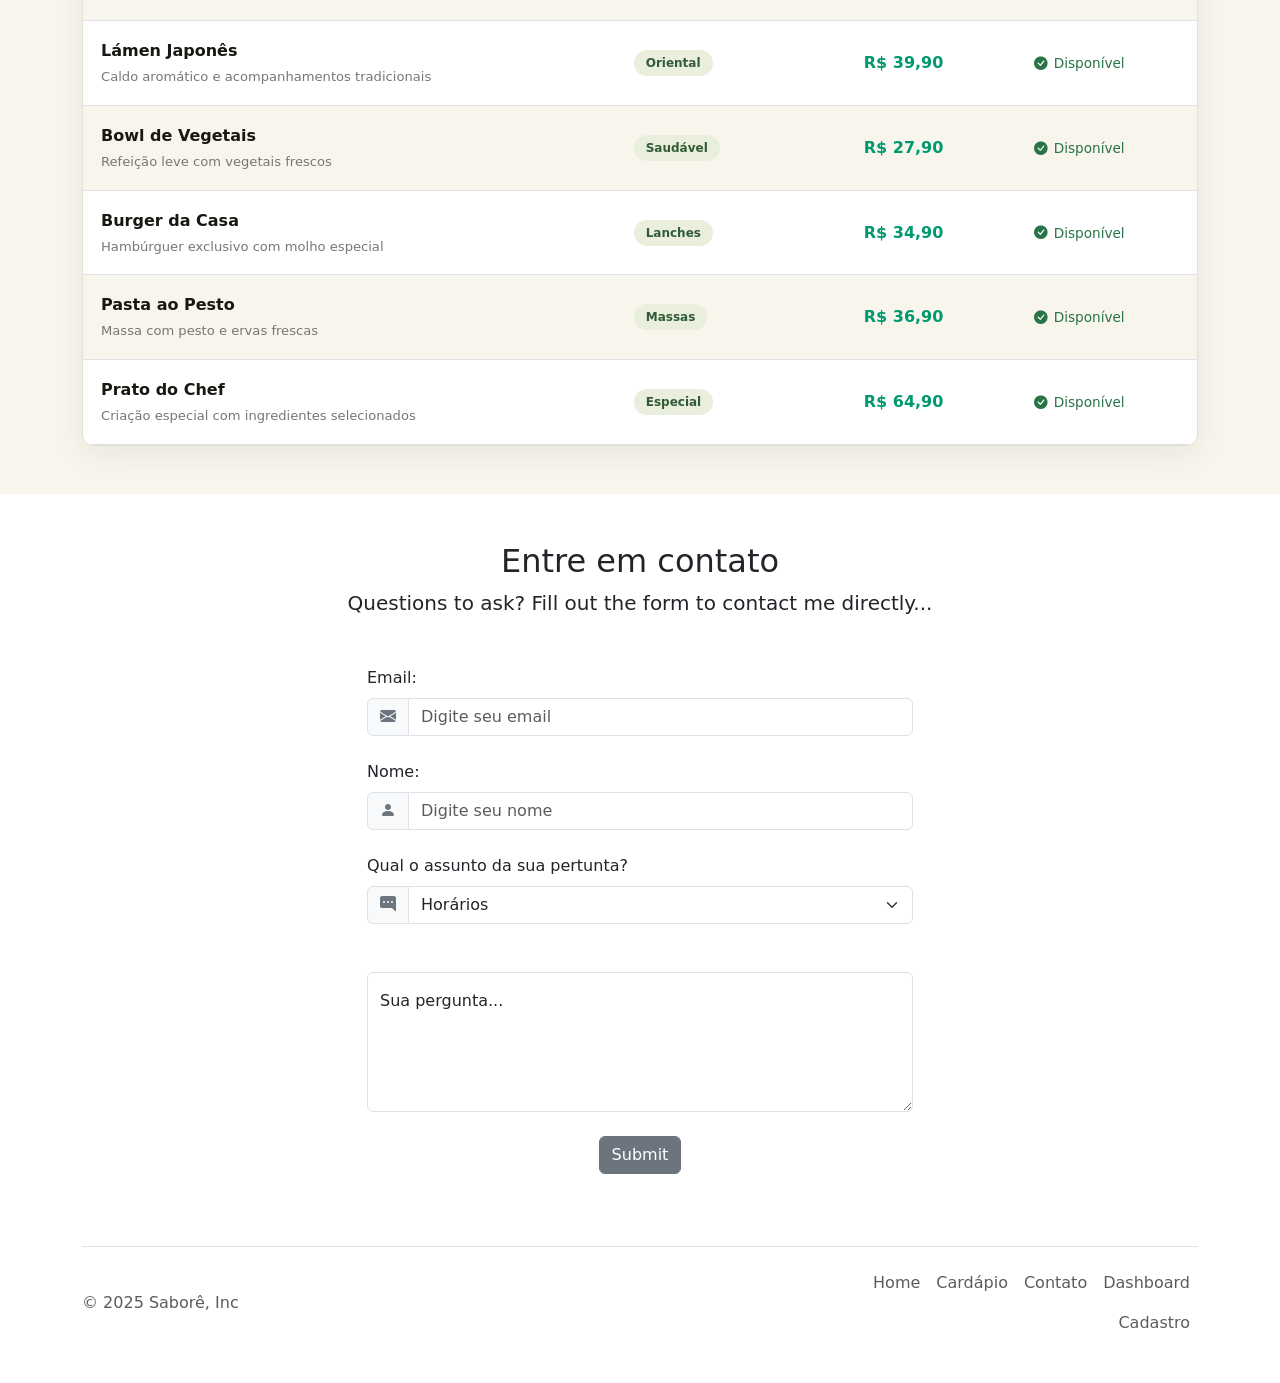
==== commit 5f182719: "tela do dashboard pronta" ====
--- a/index.html
+++ b/index.html
@@ -54,7 +54,7 @@
                             <a class="nav-link" href="#contact">Contato</a>
                         </li>
                         <li class="nav-item">
-                            <a class="nav-link" href="">Dashboard</a>
+                            <a class="nav-link" href="./pages/dashboard.html">Dashboard</a>
                         </li>
                         <li class="nav-item">
                             <a class="nav-link" href="./pages/cadastro.html">Cadastro</a>
@@ -101,7 +101,7 @@
                             </div>
                             <h5 class="card-title fw-bold">Salada Tropical</h5>
                             <p>Combinação refrescante de vegetais frescos e ingredientes selecionados.</p>
-                            <a href="#" class="btn btn-primary mt-auto fw-medium">Saiba mais</a>
+                            <a href="#dialog-reserva" class="btn btn-primary mt-auto fw-medium">Saiba mais</a>
                         </div>
                     </div> <!-- Prato 2 -->
                     <div class="col-12 col-md-6 col-lg-3">
@@ -114,7 +114,7 @@
                             </div>
                             <h5 class="card-title fw-bold">Macarrão ao Molho</h5>
                             <p>Massa preparada com molho saboroso e temperos especiais.</p>
-                            <a href="#" class="btn btn-primary mt-auto fw-medium">Saiba mais</a>
+                            <a href="#dialog-reserva" class="btn btn-primary mt-auto fw-medium">Saiba mais</a>
                         </div>
                     </div> <!-- Prato 3 -->
                     <div class="col-12 col-md-6 col-lg-3">
@@ -127,7 +127,7 @@
                             </div>
                             <h5 class="card-title fw-bold">Pizza Especial</h5>
                             <p>Massa artesanal com queijo derretido e ingredientes selecionados.</p>
-                            <a href="#" class="btn btn-primary mt-auto fw-medium">Saiba mais</a>
+                            <a href="#dialog-reserva" class="btn btn-primary mt-auto fw-medium">Saiba mais</a>
                         </div>
                     </div> <!-- Prato 4 -->
                     <div class="col-12 col-md-6 col-lg-3">
@@ -140,7 +140,7 @@
                             </div>
                             <h5 class="card-title fw-bold">Combo de Sushi</h5>
                             <p>Seleção de sushis frescos com sabores tradicionais da culinária japonesa.</p>
-                            <a href="#" class="btn btn-primary mt-auto fw-medium">Saiba mais</a>
+                            <a href="#dialog-reserva" class="btn btn-primary mt-auto fw-medium">Saiba mais</a>
                         </div>
                     </div> <!-- Prato 5 -->
                     <div class="col-12 col-md-6 col-lg-3">
@@ -153,7 +153,7 @@
                             </div>
                             <h5 class="card-title fw-bold">Churrasco Misto</h5>
                             <p>Carnes grelhadas no ponto certo, acompanhadas de muito sabor.</p>
-                            <a href="#" class="btn btn-primary mt-auto fw-medium">Saiba mais</a>
+                            <a href="#dialog-reserva" class="btn btn-primary mt-auto fw-medium">Saiba mais</a>
                         </div>
                     </div> <!-- Prato 6 -->
                     <div class="col-12 col-md-6 col-lg-3">
@@ -166,7 +166,7 @@
                             </div>
                             <h5 class="card-title fw-bold">Hambúrguer Artesanal</h5>
                             <p>Hambúrguer suculento com queijo, salada e molho especial.</p>
-                            <a href="#" class="btn btn-primary mt-auto fw-medium">Saiba mais</a>
+                            <a href="#dialog-reserva" class="btn btn-primary mt-auto fw-medium">Saiba mais</a>
                         </div>
                     </div> <!-- Prato 7 -->
                     <div class="col-12 col-md-6 col-lg-3">
@@ -179,7 +179,7 @@
                             </div>
                             <h5 class="card-title fw-bold">Pizza de Calabresa</h5>
                             <p>Pizza com calabresa temperada, queijo derretido e molho de tomate.</p>
-                            <a href="#" class="btn btn-primary mt-auto fw-medium">Saiba mais</a>
+                            <a href="#dialog-reserva" class="btn btn-primary mt-auto fw-medium">Saiba mais</a>
                         </div>
                     </div> <!-- Prato 8 -->
                     <div class="col-12 col-md-6 col-lg-3">
@@ -192,7 +192,7 @@
                             </div>
                             <h5 class="card-title fw-bold">Lámen Japonês</h5>
                             <p>Macarrão servido em caldo aromático com acompanhamentos tradicionais.</p>
-                            <a href="#" class="btn btn-primary mt-auto fw-medium">Saiba mais</a>
+                            <a href="#dialog-reserva" class="btn btn-primary mt-auto fw-medium">Saiba mais</a>
                         </div>
                     </div> <!-- Prato 9 -->
                     <div class="col-12 col-md-6 col-lg-3">
@@ -205,7 +205,7 @@
                             </div>
                             <h5 class="card-title fw-bold">Bowl de Vegetais</h5>
                             <p>Refeição leve com vegetais frescos e uma combinação nutritiva.</p>
-                            <a href="#" class="btn btn-primary mt-auto fw-medium">Saiba mais</a>
+                            <a href="#dialog-reserva" class="btn btn-primary mt-auto fw-medium">Saiba mais</a>
                         </div>
                     </div> <!-- Prato 10 -->
                     <div class="col-12 col-md-6 col-lg-3">
@@ -218,7 +218,7 @@
                             </div>
                             <h5 class="card-title fw-bold">Burger da Casa</h5>
                             <p>Hambúrguer exclusivo com ingredientes selecionados e molho especial.</p>
-                            <a href="#" class="btn btn-primary mt-auto fw-medium">Saiba mais</a>
+                            <a href="#dialog-reserva" class="btn btn-primary mt-auto fw-medium">Saiba mais</a>
                         </div>
                     </div> <!-- Prato 11 -->
                     <div class="col-12 col-md-6 col-lg-3">
@@ -231,7 +231,7 @@
                             </div>
                             <h5 class="card-title fw-bold">Pasta ao Pesto</h5>
                             <p>Massa envolvida em molho pesto aromático com ervas frescas.</p>
-                            <a href="#" class="btn btn-primary mt-auto fw-medium">Saiba mais</a>
+                            <a href="#dialog-reserva" class="btn btn-primary mt-auto fw-medium">Saiba mais</a>
                         </div>
                     </div> <!-- Prato 12 -->
                     <div class="col-12 col-md-6 col-lg-3">
@@ -245,9 +245,24 @@
                             <h5 class="card-title fw-bold">Prato do Chef</h5>
                             <p>Uma criação especial que combina ingredientes selecionados e apresentação sofisticada.
                             </p>
-                            <a href="#" class="btn btn-primary mt-auto fw-medium">Saiba mais</a>
+                            <a href="#dialog-reserva" class="btn btn-primary mt-auto fw-medium ">Saiba mais</a>
                         </div>
                     </div>
+
+                    <dialog id="dialog-reserva" class="dialog">
+                        <div class="mb-2 position-relative">
+                            <figure> <img class="img-fluid w-100"
+                                    src="https://images.unsplash.com/photo-1559847844-5315695dadae?w=600&auto=format&fit=crop"
+                                    alt="Prato elaborado de restaurante"> </figure> <span
+                                class="badge mb-2 position-absolute start-0 top-0">Premium</span>
+                        </div>
+                        <h2>Prato do chefe</h2>
+                        <p class="text-center">Uma criação especial que combina ingredientes selecionados e apresentação
+                            sofisticada.</p>
+                        <a href="index.html#pratos" class="btn-fechar" aria-label="Fechar mensagem">
+                            Fechar
+                        </a>
+                    </dialog>
                 </div>
             </div>
         </section>
@@ -539,14 +554,16 @@
                                 <span class="input-group-text">
                                     <i class="bi bi-envelope-fill text-secondary"></i>
                                 </span>
-                                <input type="text" id="email" class="form-control" placeholder="Digite seu email" />
+                                <input type="text" id="email" class="form-control" placeholder="Digite seu email"
+                                    required />
                             </div>
                             <label for="name" class="form-label">Nome:</label>
                             <div class="mb-4 input-group">
                                 <span class="input-group-text">
                                     <i class="bi bi-person-fill text-secondary"></i>
                                 </span>
-                                <input type="text" id="name" class="form-control" placeholder="Digite seu nome" />
+                                <input type="text" id="name" class="form-control" placeholder="Digite seu nome"
+                                    required />
                             </div>
                             <label for="subject" class="form-label">Qual o assunto da sua pertunta?</label>
                             <div class="mb-4 input-group">
@@ -561,7 +578,7 @@
                                 </select>
                             </div>
                             <div class="mb-4 mt-5 form-floating">
-                                <textarea class="form-control" id="query" style="height: 140px"
+                                <textarea class="form-control" id="query" style="height: 140px " required
                                     placeholder="pergunta"></textarea>
                                 <label for="query">Sua pergunta...</label>
                             </div>
@@ -575,6 +592,37 @@
         </section>
 
     </main>
+
+    <div class="container">
+        <footer class="d-flex flex-wrap justify-content-between align-items-center py-3 my-4 border-top">
+            <p class="col-md-4 mb-0 text-body-secondary">
+                &copy; 2025 Saborê, Inc
+            </p>
+            <a href="/"
+                class="col-md-4 d-flex align-items-center justify-content-center mb-3 mb-md-0 me-md-auto link-body-emphasis text-decoration-none"
+                aria-label="Bootstrap">
+                <svg class="bi me-2" width="40" height="32" aria-hidden="true">
+                    <use xlink:href="#bootstrap"></use>
+                </svg>
+            </a>
+            <ul class="nav col-md-4 justify-content-end">
+                <li class="nav-item">
+                    <a href="#" class="nav-link px-2 text-body-secondary">Home</a>
+                </li>
+                <li class="nav-item">
+                    <a href="#pratos" class="nav-link px-2 text-body-secondary">Cardápio</a>
+                </li>
+                <li class="nav-item">
+                    <a href="#contact" class="nav-link px-2 text-body-secondary">Contato</a>
+                </li>
+                <li class="nav-item">
+                    <a href="./pages/dashboard.html" class="nav-link px-2 text-body-secondary">Dashboard</a>
+                </li>
+                <li class="nav-item">
+                    <a href="./pages/cadastro.html" class="nav-link px-2 text-body-secondary">Cadastro</a>
+                </li>
+            </ul>
+        </footer>
 </body>
 
 </html>
--- a/css/style.css
+++ b/css/style.css
@@ -303,6 +303,57 @@
 
 
 
+.dialog {
+    display: none;
+    position: fixed;
+    inset: 50% auto auto 50%;
+    margin: 0;
+    padding: 32px;
+    border: none;
+    border-radius: 10px;
+    background-color: #ffffff;
+    color: #2d211b;
+    box-shadow: 0 10px 40px rgba(0, 0, 0, 0.3);
+    transform: translate(-50%, -50%);
+    z-index: 1000;
+    width: 500px;
+}
+
+
+.dialog:target {
+    display: flex;
+    flex-direction: column;
+    align-items: center;
+}
+
+.dialog h2 {
+
+    color: #244d32;
+}
+
+.dialog p {
+    margin-bottom: 24px;
+
+}
+
+.btn-dialog,
+.btn-fechar {
+    display: inline-block;
+    padding: 12px 22px;
+    border-radius: 6px;
+    color: white;
+    font-weight: 600;
+    text-decoration: none;
+    height: 45px;
+}
+
+.btn-fechar {
+    background-color: #244d32;
+}
+
+
+
+
 
 
 
